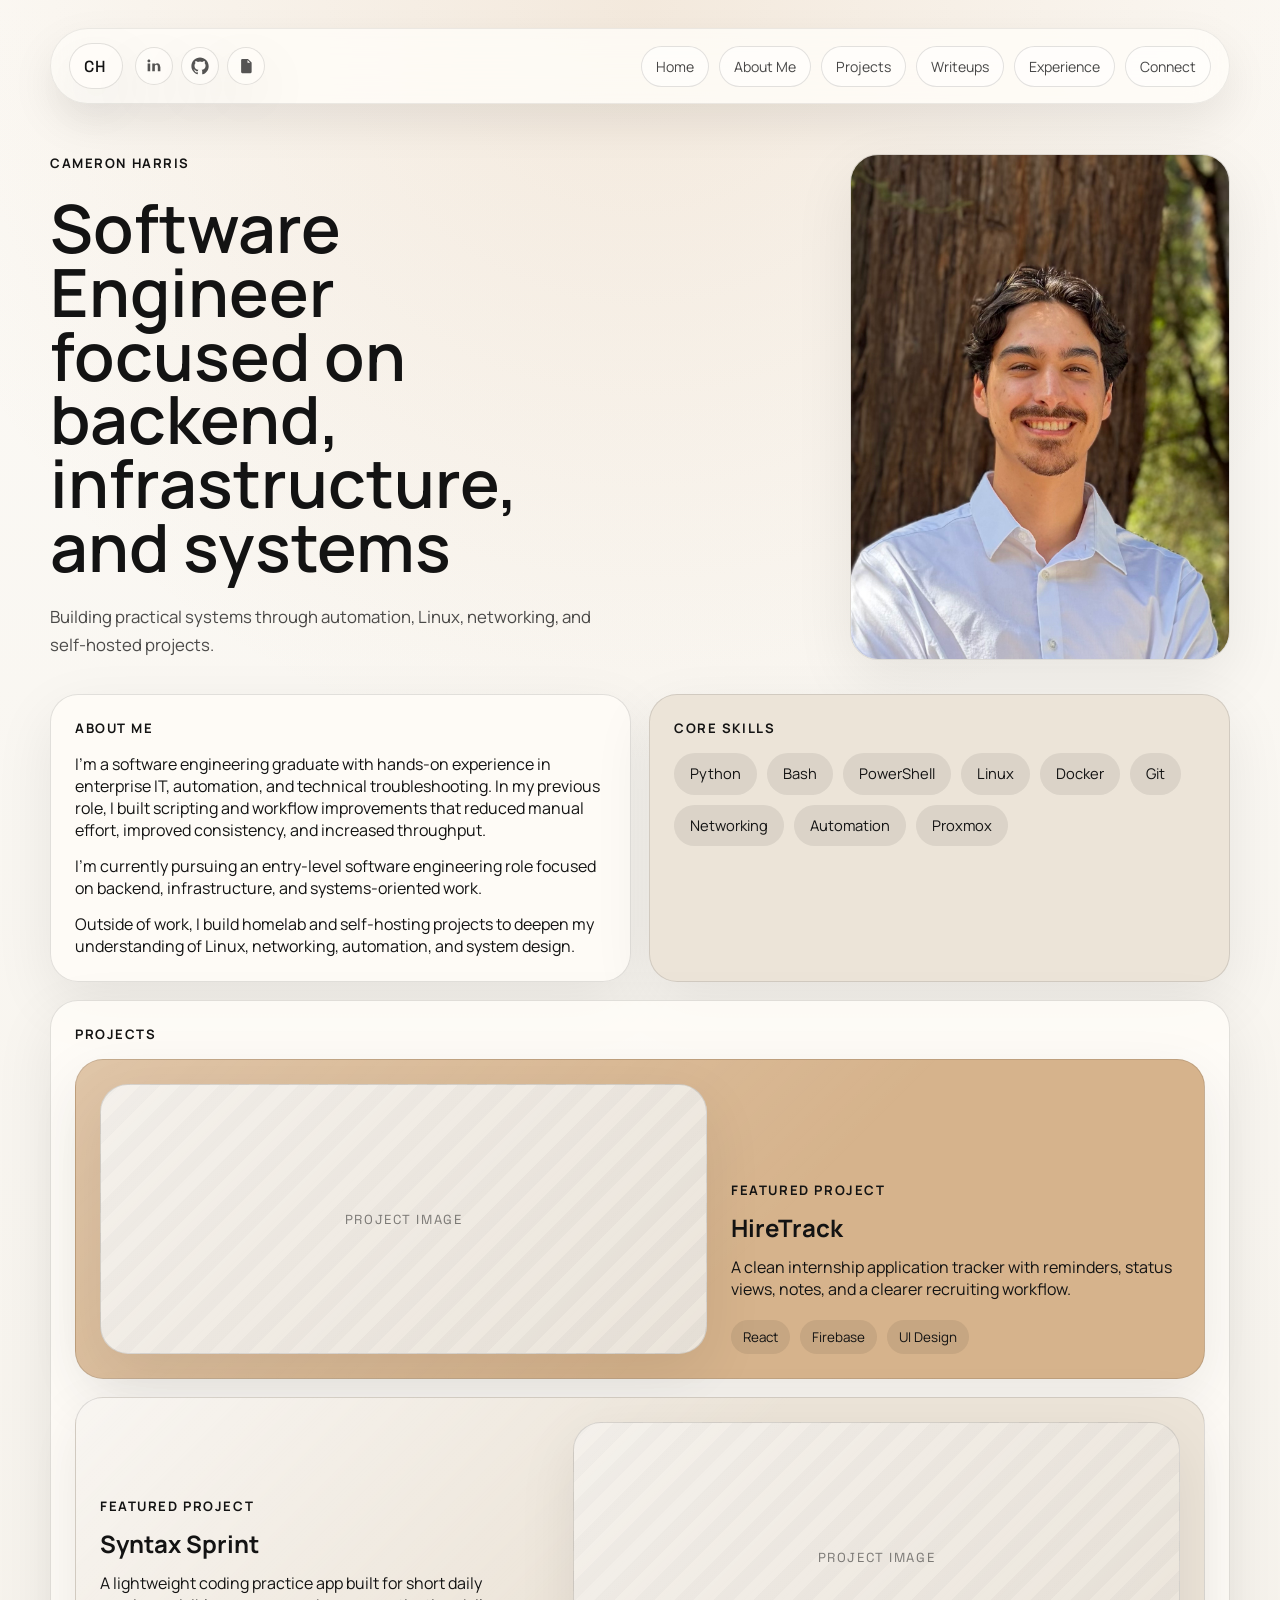
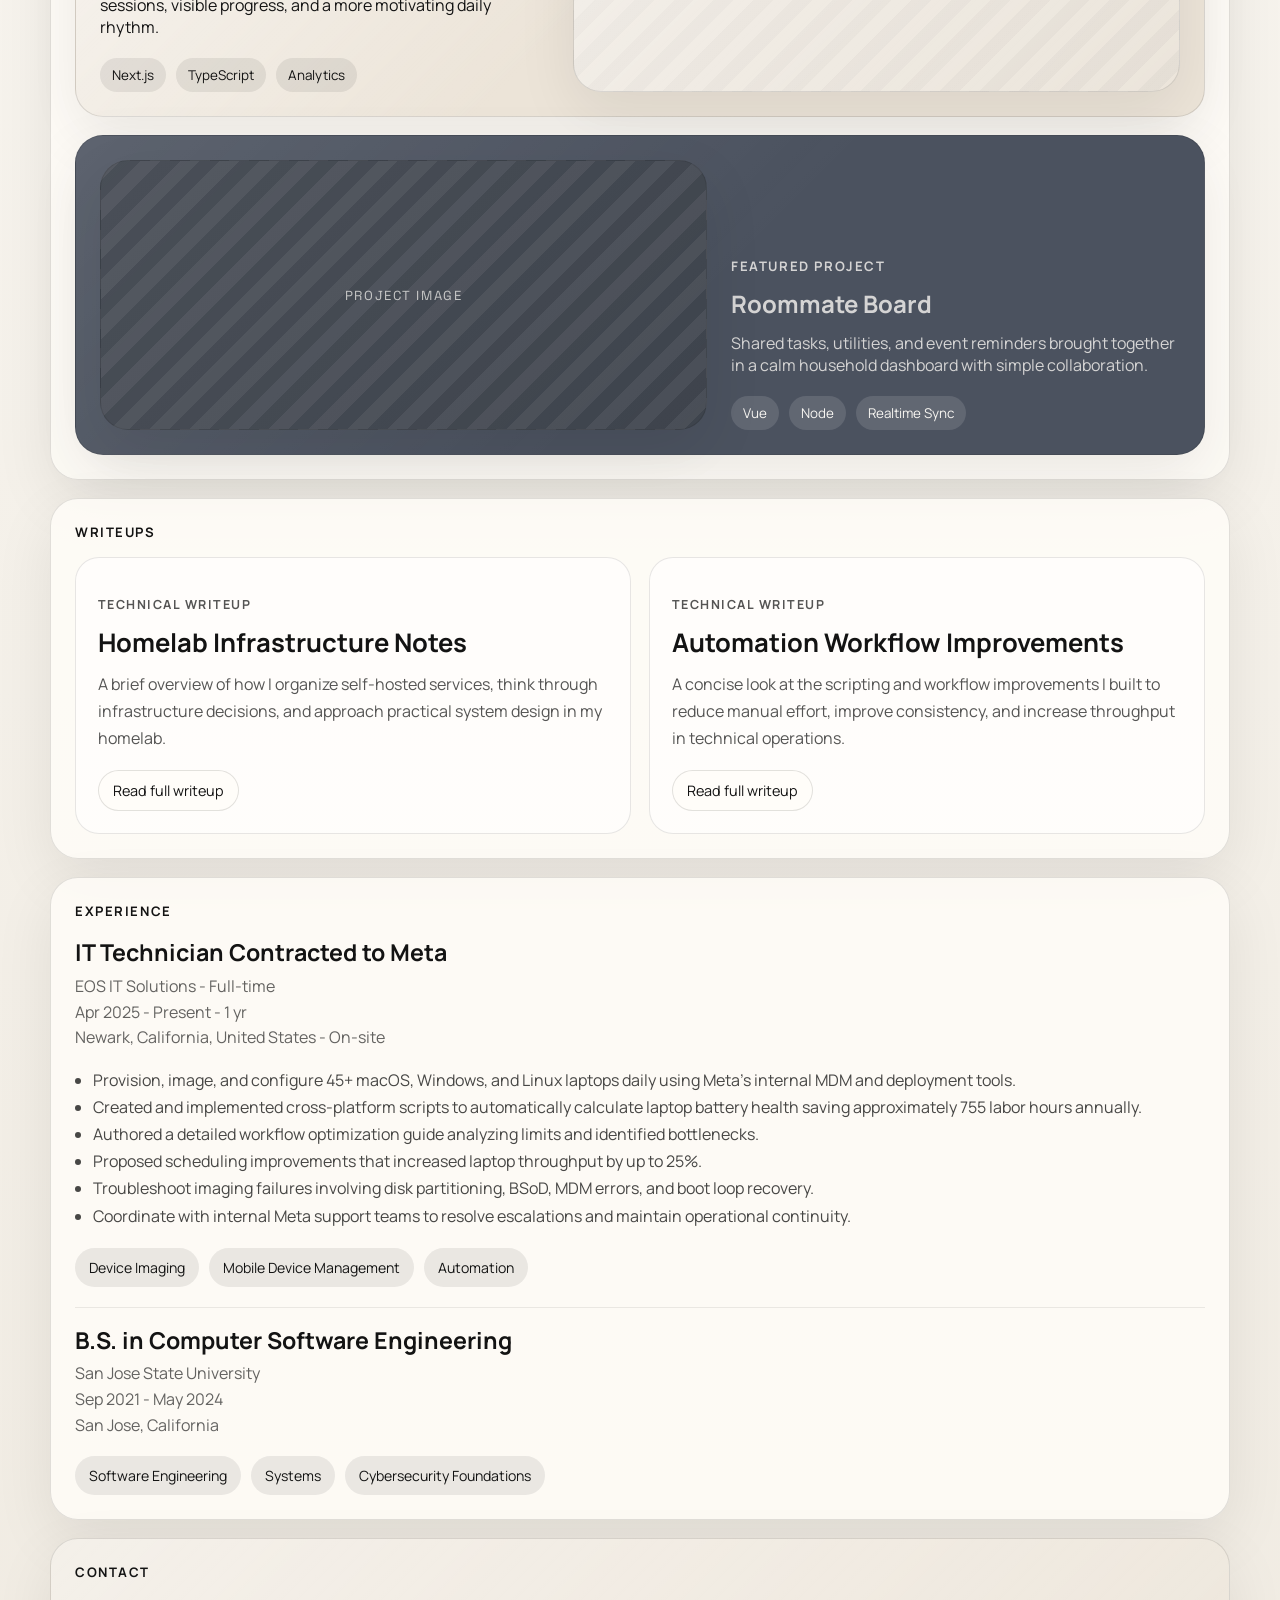
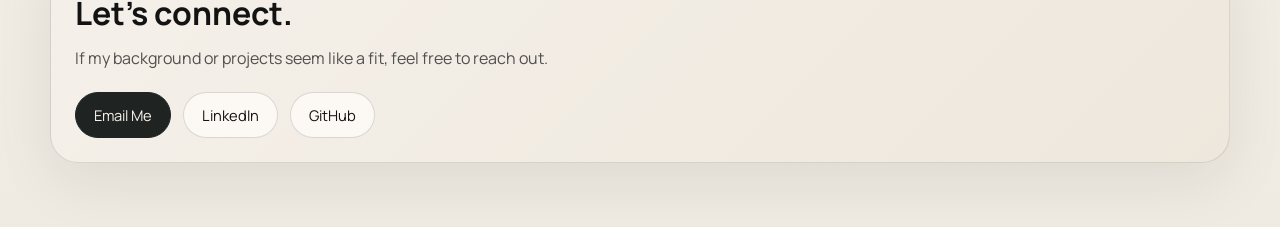
==== index.html @ 26bcf52e "Initial commit after prototyping with Codex" ====
<!DOCTYPE html>
<html lang="en">
<head>
  <meta charset="UTF-8">
  <meta name="viewport" content="width=device-width, initial-scale=1.0">
  <title>Cameron Harris</title>
  <link rel="icon" type="image/svg+xml" href="favicon.svg">
  <link rel="preconnect" href="https://fonts.googleapis.com">
  <link rel="preconnect" href="https://fonts.gstatic.com" crossorigin>
  <link href="https://fonts.googleapis.com/css2?family=Cormorant+Garamond:wght@500;600&family=DM+Sans:wght@400;500;700&family=Manrope:wght@400;500;600;700&family=Space+Grotesk:wght@400;500;700&display=swap" rel="stylesheet">
  <link rel="stylesheet" href="styles.css">
</head>
<body class="theme-gallery">
  <main class="page-shell" id="top">
    <nav class="topbar topbar-sticky">
      <div class="brand-lockup">
        <span class="brand brand-logo" aria-label="CH logo">CH</span>
        <div class="brand-socials" aria-label="Social links">
          <a class="brand-social icon-linkedin" href="https://www.linkedin.com/in/cameron-harris-937b9617b/" target="_blank" rel="noreferrer noopener" aria-label="LinkedIn">
            <svg viewBox="0 0 24 24" aria-hidden="true">
              <path d="M6.94 8.5V19H3.5V8.5h3.44ZM7.16 5.26c0 1.01-.76 1.82-1.94 1.82h-.02c-1.13 0-1.9-.81-1.9-1.82 0-1.03.79-1.82 1.94-1.82s1.89.79 1.92 1.82ZM20.5 12.58V19h-3.43v-6.02c0-1.51-.54-2.54-1.89-2.54-1.03 0-1.64.69-1.91 1.36-.1.24-.12.57-.12.91V19H9.71s.04-9.76 0-10.5h3.44v1.49c.46-.71 1.27-1.71 3.09-1.71 2.25 0 3.94 1.47 3.94 4.63Z"/>
            </svg>
          </a>
          <a class="brand-social icon-github" href="https://github.com/Cameron831" target="_blank" rel="noreferrer noopener" aria-label="GitHub">
            <svg viewBox="0 0 24 24" aria-hidden="true">
              <path d="M12 .5C5.65.5.5 5.66.5 12.02c0 5.09 3.29 9.4 7.86 10.93.57.11.78-.25.78-.55 0-.27-.01-.99-.02-1.95-3.2.7-3.88-1.54-3.88-1.54-.52-1.33-1.28-1.68-1.28-1.68-1.05-.72.08-.71.08-.71 1.16.08 1.77 1.2 1.77 1.2 1.03 1.77 2.7 1.26 3.36.97.1-.75.4-1.26.73-1.55-2.55-.29-5.23-1.28-5.23-5.68 0-1.25.45-2.27 1.19-3.07-.12-.29-.52-1.46.11-3.04 0 0 .97-.31 3.19 1.17a11.1 11.1 0 0 1 5.8 0c2.21-1.48 3.18-1.17 3.18-1.17.64 1.58.24 2.75.12 3.04.74.8 1.18 1.82 1.18 3.07 0 4.41-2.68 5.38-5.24 5.67.41.36.78 1.08.78 2.18 0 1.58-.02 2.85-.02 3.24 0 .3.2.67.79.55 4.56-1.53 7.84-5.84 7.84-10.93C23.5 5.66 18.35.5 12 .5Z"/>
            </svg>
          </a>
          <a class="brand-social icon-resume" href="resume.pdf" aria-label="Resume">
            <svg viewBox="0 0 24 24" aria-hidden="true">
              <path d="M7 2.5h7.59L19.5 7.41V20a1.5 1.5 0 0 1-1.5 1.5H7A1.5 1.5 0 0 1 5.5 20V4A1.5 1.5 0 0 1 7 2.5Zm7 1.5v3.5h3.5L14 4Zm-5 8h6v1.5H9V12Zm0 3h6v1.5H9V15Zm0-6h3.5v1.5H9V9Z"/>
            </svg>
          </a>
        </div>
      </div>
      <div class="topbar-actions">
        <a class="topbar-button" href="#top">Home</a>
        <a class="topbar-button" href="#about-me">About Me</a>
        <a class="topbar-button" href="#projects">Projects</a>
        <a class="topbar-button" href="#writeups">Writeups</a>
        <a class="topbar-button" href="#experience">Experience</a>
        <a class="topbar-button" href="#contact">Connect</a>
      </div>
    </nav>

    <section class="hero hero-gallery hero-gallery-deep">
      <div class="hero-gallery-copy">
        <p class="eyebrow">Cameron Harris</p>
        <h1>Software Engineer focused on backend, infrastructure, and systems</h1>
        <p class="hero-note hero-gallery-text">
          Building practical systems through automation, Linux, networking, and self-hosted projects.
        </p>
      </div>
      <div class="hero-headshot">
        <img class="hero-headshot-image" src="2026-portrait.png" alt="Portrait of Cameron Harris">
      </div>
    </section>

    <section class="gallery-intro-grid" id="about-me">
      <article class="intro-panel">
        <p class="section-label">About Me</p>
        <div class="about-copy">
          <p>
            I'm a software engineering graduate with hands-on experience in enterprise IT, automation, and technical troubleshooting. In my previous role, I built scripting and workflow improvements that reduced manual effort, improved consistency, and increased throughput.
          </p>
          <p>
            I'm currently pursuing an entry-level software engineering role focused on backend, infrastructure, and systems-oriented work.
          </p>
          <p>
            Outside of work, I build homelab and self-hosting projects to deepen my understanding of Linux, networking, automation, and system design.
          </p>
        </div>
      </article>

      <article class="intro-panel intro-panel-alt">
        <p class="section-label">Core Skills</p>
        <div class="skills-cloud">
          <span>Python</span>
          <span>Bash</span>
          <span>PowerShell</span>
          <span>Linux</span>
          <span>Docker</span>
          <span>Git</span>
          <span>Networking</span>
          <span>Automation</span>
          <span>Proxmox</span>
        </div>
      </article>
    </section>

    <section class="projects-section" id="projects">
      <article class="projects-panel">
        <p class="section-label">Projects</p>
        <div class="gallery-projects">
          <article class="project-showcase tile-amber">
            <div class="project-media">
              <div class="image-placeholder">
                <span>Project Image</span>
              </div>
            </div>
            <div class="tile-content">
              <p class="section-label">Featured Project</p>
              <h2>HireTrack</h2>
              <p>A clean internship application tracker with reminders, status views, notes, and a clearer recruiting workflow.</p>
              <div class="project-meta">
                <span>React</span>
                <span>Firebase</span>
                <span>UI Design</span>
              </div>
            </div>
          </article>

          <article class="project-showcase reversed tile-ivory">
            <div class="project-media">
              <div class="image-placeholder">
                <span>Project Image</span>
              </div>
            </div>
            <div class="tile-content">
              <p class="section-label">Featured Project</p>
              <h2>Syntax Sprint</h2>
              <p>A lightweight coding practice app built for short daily sessions, visible progress, and a more motivating daily rhythm.</p>
              <div class="project-meta">
                <span>Next.js</span>
                <span>TypeScript</span>
                <span>Analytics</span>
              </div>
            </div>
          </article>

          <article class="project-showcase tile-slate">
            <div class="project-media">
              <div class="image-placeholder dark">
                <span>Project Image</span>
              </div>
            </div>
            <div class="tile-content">
              <p class="section-label">Featured Project</p>
              <h2>Roommate Board</h2>
              <p>Shared tasks, utilities, and event reminders brought together in a calm household dashboard with simple collaboration.</p>
              <div class="project-meta light">
                <span>Vue</span>
                <span>Node</span>
                <span>Realtime Sync</span>
              </div>
            </div>
          </article>
        </div>
      </article>
    </section>

    <section class="writeups-section" id="writeups">
      <article class="writeups-panel">
        <p class="section-label">Writeups</p>
        <div class="writeups-grid">
          <article class="writeup-card">
            <p class="writeup-label">Technical Writeup</p>
            <h2>Homelab Infrastructure Notes</h2>
            <p>
              A brief overview of how I organize self-hosted services, think through infrastructure decisions, and approach practical system design in my homelab.
            </p>
            <a class="writeup-link" href="writeups/homelab-infrastructure.html">Read full writeup</a>
          </article>

          <article class="writeup-card">
            <p class="writeup-label">Technical Writeup</p>
            <h2>Automation Workflow Improvements</h2>
            <p>
              A concise look at the scripting and workflow improvements I built to reduce manual effort, improve consistency, and increase throughput in technical operations.
            </p>
            <a class="writeup-link" href="writeups/automation-workflows.html">Read full writeup</a>
          </article>
        </div>
      </article>
    </section>

    <section class="experience-section" id="experience">
      <article class="experience-panel">
        <p class="section-label">Experience</p>

        <div class="experience-list">
          <article class="experience-item">
            <div class="experience-header">
              <div>
                <h2>IT Technician Contracted to Meta</h2>
                <p class="experience-meta">EOS IT Solutions - Full-time</p>
                <p class="experience-meta">Apr 2025 - Present - 1 yr</p>
                <p class="experience-meta">Newark, California, United States - On-site</p>
              </div>
            </div>
            <ul class="experience-bullets">
              <li>Provision, image, and configure 45+ macOS, Windows, and Linux laptops daily using Meta's internal MDM and deployment tools.</li>
              <li>Created and implemented cross-platform scripts to automatically calculate laptop battery health saving approximately 755 labor hours annually.</li>
              <li>Authored a detailed workflow optimization guide analyzing limits and identified bottlenecks.</li>
              <li>Proposed scheduling improvements that increased laptop throughput by up to 25%.</li>
              <li>Troubleshoot imaging failures involving disk partitioning, BSoD, MDM errors, and boot loop recovery.</li>
              <li>Coordinate with internal Meta support teams to resolve escalations and maintain operational continuity.</li>
            </ul>
            <div class="experience-tags">
              <span>Device Imaging</span>
              <span>Mobile Device Management</span>
              <span>Automation</span>
            </div>
          </article>

          <article class="experience-item">
            <div class="experience-header">
              <div>
                <h2>B.S. in Computer Software Engineering</h2>
                <p class="experience-meta">San Jose State University</p>
                <p class="experience-meta">Sep 2021 - May 2024</p>
                <p class="experience-meta">San Jose, California</p>
              </div>
            </div>
            <div class="experience-tags">
              <span>Software Engineering</span>
              <span>Systems</span>
              <span>Cybersecurity Foundations</span>
            </div>
          </article>
        </div>
      </article>
    </section>

    <section class="contact-section" id="contact">
      <article class="contact-panel">
        <p class="section-label">Contact</p>
        <h2>Let's connect.</h2>
        <p class="contact-copy">
          If my background or projects seem like a fit, feel free to reach out.
        </p>
        <div class="contact-actions">
          <a class="contact-link primary" href="mailto:me@cameronharris.dev">Email Me</a>
          <a class="contact-link" href="https://www.linkedin.com/in/cameron-harris-937b9617b/" target="_blank" rel="noreferrer noopener">LinkedIn</a>
          <a class="contact-link" href="https://github.com/Cameron831" target="_blank" rel="noreferrer noopener">GitHub</a>
        </div>
      </article>
    </section>
  </main>
</body>
</html>
---- styles.css ----
:root {
  --cream: #f7f3ec;
  --paper: #fffdf8;
  --sand: #eadfce;
  --olive: #7b8369;
  --ink: #131313;
  --charcoal: #272727;
  --mist: #dce3df;
  --stone: #d3cec5;
  --slate: #32363d;
  --amber: #c69058;
  --line: rgba(19, 19, 19, 0.12);
  --shadow: 0 20px 60px rgba(19, 19, 19, 0.08);
}

* {
  box-sizing: border-box;
}

html {
  scroll-behavior: smooth;
  scroll-padding-top: 110px;
}

body {
  margin: 0;
  min-height: 100vh;
  color: var(--ink);
  background: linear-gradient(180deg, #f9f6f1 0%, #f2ede6 100%);
  font-family: "Manrope", sans-serif;
}

a {
  color: inherit;
  text-decoration: none;
}

p,
h1,
h2,
h3,
ul {
  margin: 0;
}

.gallery-page {
  background:
    radial-gradient(circle at top left, rgba(198, 144, 88, 0.18), transparent 28%),
    linear-gradient(180deg, #fbf8f3 0%, #efe8de 100%);
}

.gallery-shell,
.page-shell {
  width: min(1180px, calc(100% - 40px));
  margin: 0 auto;
  padding: 28px 0 64px;
}

.gallery-hero,
.hero,
.terminal-frame,
.split-left,
.split-right,
.editorial-grid article,
.soft-card,
.mono-panel,
.mono-stack,
.project-tile {
  animation: rise 700ms ease both;
}

.gallery-hero {
  padding: 48px 0 32px;
}

.eyebrow,
.section-label {
  letter-spacing: 0.12em;
  text-transform: uppercase;
  font-size: 0.82rem;
  font-weight: 700;
}

.gallery-hero h1,
.hero h1,
.split-left h1,
.terminal-copy h1 {
  font-size: clamp(2.35rem, 5.2vw, 4.8rem);
  line-height: 0.96;
  font-weight: 600;
  max-width: 11ch;
}

.gallery-copy,
.hero-note,
.split-left p,
.terminal-copy p,
.soft-intro p {
  max-width: 38rem;
  color: rgba(19, 19, 19, 0.76);
  font-size: 1.05rem;
  line-height: 1.7;
}

.gallery-grid {
  display: grid;
  grid-template-columns: repeat(auto-fit, minmax(220px, 1fr));
  gap: 18px;
}

.gallery-card {
  min-height: 220px;
  padding: 24px;
  border: 1px solid var(--line);
  border-radius: 28px;
  background: rgba(255, 253, 248, 0.82);
  box-shadow: var(--shadow);
  transition: transform 180ms ease, border-color 180ms ease;
}

.gallery-card:hover {
  transform: translateY(-6px);
  border-color: rgba(19, 19, 19, 0.28);
}

.gallery-number {
  display: inline-block;
  margin-bottom: 42px;
  font-size: 0.92rem;
  color: rgba(19, 19, 19, 0.55);
}

.gallery-card h2,
.feature-card h2,
.soft-card h2,
.mono-panel h2,
.split-project h2,
.project-tile h2 {
  font-size: 1.9rem;
  line-height: 1.05;
  margin-bottom: 12px;
}

.gallery-card p,
.feature-card p,
.mini-card p,
.soft-card p,
.mono-panel p,
.split-project p,
.project-tile p {
  line-height: 1.65;
  color: rgba(19, 19, 19, 0.72);
}

.topbar {
  display: flex;
  align-items: center;
  justify-content: space-between;
  gap: 18px;
  padding: 12px 0 28px;
}

.topbar-sticky {
  position: sticky;
  top: 12px;
  z-index: 20;
  padding: 14px 18px;
  margin-bottom: 24px;
  border: 1px solid rgba(19, 19, 19, 0.08);
  border-radius: 999px;
  background: rgba(255, 253, 248, 0.82);
  backdrop-filter: blur(18px);
  box-shadow: 0 18px 45px rgba(19, 19, 19, 0.08);
}

.brand,
.topbar-links,
.mono-meta,
.mono-stack ul {
  font-family: "Space Grotesk", sans-serif;
}

.brand-lockup {
  display: flex;
  align-items: center;
  gap: 12px;
}

.brand {
  font-size: 0.95rem;
  font-weight: 500;
}

.brand-logo,
.brand-social {
  display: inline-flex;
  align-items: center;
  justify-content: center;
  width: 42px;
  height: 42px;
  border-radius: 999px;
  border: 1px solid rgba(19, 19, 19, 0.12);
  background: rgba(255, 253, 248, 0.75);
  box-shadow: var(--shadow);
}

.brand-logo {
  min-width: 54px;
  height: 46px;
  padding: 0 14px;
  font-size: 1rem;
  letter-spacing: 0.08em;
}

.brand-socials {
  display: flex;
  gap: 8px;
}

.brand-social {
  width: 38px;
  height: 38px;
  color: rgba(19, 19, 19, 0.72);
}

.brand-social svg {
  width: 18px;
  height: 18px;
  fill: currentColor;
}

.topbar-links {
  display: flex;
  gap: 18px;
  color: rgba(19, 19, 19, 0.6);
  font-size: 0.9rem;
}

.topbar-actions {
  display: flex;
  align-items: center;
  gap: 10px;
  flex-wrap: wrap;
  justify-content: flex-end;
}

.topbar-button {
  display: inline-flex;
  align-items: center;
  justify-content: center;
  padding: 10px 14px;
  border-radius: 999px;
  border: 1px solid rgba(19, 19, 19, 0.12);
  background: rgba(255, 255, 255, 0.55);
  font-size: 0.88rem;
  color: rgba(19, 19, 19, 0.78);
}

.hero {
  display: flex;
  justify-content: space-between;
  gap: 24px;
  padding: 26px 0 34px;
  align-items: end;
}

.hero-editorial h1,
.split-left h1 {
  font-family: "Cormorant Garamond", serif;
  font-weight: 600;
}

.editorial-grid {
  display: grid;
  grid-template-columns: 1.4fr 1fr 0.9fr;
  gap: 18px;
}

.editorial-grid article,
.soft-card,
.mono-panel,
.mono-stack,
.split-project,
.project-tile,
.terminal-frame {
  border-radius: 28px;
  border: 1px solid var(--line);
  box-shadow: var(--shadow);
}

.statement-card,
.mini-card,
.feature-card {
  padding: 26px;
  background: rgba(255, 253, 248, 0.88);
}

.statement-card {
  min-height: 360px;
  display: flex;
  align-items: end;
  background:
    linear-gradient(180deg, rgba(255, 255, 255, 0.3), rgba(255, 255, 255, 0.8)),
    radial-gradient(circle at top left, rgba(123, 131, 105, 0.25), transparent 35%);
}

.large-quote {
  font-family: "Cormorant Garamond", serif;
  font-size: clamp(2rem, 3vw, 3.25rem);
  line-height: 1.02;
  max-width: 10ch;
}

.warm-panel {
  background: #efe6d8;
}

.dark-panel {
  background: #1f2321;
  color: #f7f1e6;
}

.dark-panel p,
.dark-panel a {
  color: rgba(247, 241, 230, 0.8);
}

.tag-row {
  display: flex;
  flex-wrap: wrap;
  gap: 10px;
  padding: 0;
  list-style: none;
  margin-top: 18px;
}

.tag-row li {
  padding: 8px 12px;
  border-radius: 999px;
  background: rgba(19, 19, 19, 0.06);
  font-size: 0.86rem;
}

.theme-soft {
  background:
    radial-gradient(circle at top right, rgba(123, 131, 105, 0.18), transparent 26%),
    linear-gradient(180deg, #fcfaf6 0%, #efebe3 100%);
}

.hero-soft {
  align-items: center;
}

.soft-intro h1 {
  max-width: 11ch;
}

.soft-orbit {
  width: min(36vw, 340px);
  aspect-ratio: 1;
  display: grid;
  place-items: center;
  border-radius: 50%;
  background:
    radial-gradient(circle, rgba(255, 255, 255, 0.68) 0%, rgba(255, 255, 255, 0.2) 48%, transparent 49%),
    conic-gradient(from 220deg, rgba(198, 144, 88, 0.18), rgba(123, 131, 105, 0.4), rgba(220, 227, 223, 0.65), rgba(198, 144, 88, 0.18));
}

.orbit-core {
  width: 68%;
  aspect-ratio: 1;
  border-radius: 50%;
  display: grid;
  place-items: center;
  text-align: center;
  padding: 24px;
  background: rgba(255, 252, 246, 0.9);
  border: 1px solid rgba(19, 19, 19, 0.08);
}

.orbit-core span {
  font-size: 0.75rem;
  text-transform: uppercase;
  letter-spacing: 0.12em;
  color: rgba(19, 19, 19, 0.55);
}

.orbit-core strong {
  font-size: 1.35rem;
  line-height: 1.2;
  font-weight: 600;
}

.soft-project-grid {
  display: grid;
  grid-template-columns: repeat(3, 1fr);
  gap: 18px;
}

.soft-card {
  min-height: 260px;
  padding: 24px;
}

.accent-sand {
  background: #efe3d1;
}

.accent-mist {
  background: #e2e7e2;
}

.accent-ink {
  background: #e8e4de;
}

.theme-mono {
  background:
    radial-gradient(circle at top left, rgba(188, 205, 196, 0.1), transparent 20%),
    #f4f5f3;
  color: #131614;
}

.mono-topbar,
.terminal-copy,
.mono-stack,
.mono-meta {
  font-family: "Space Grotesk", sans-serif;
}

.terminal-frame {
  background: #101311;
  color: #eef2ec;
  overflow: hidden;
}

.terminal-bar {
  display: flex;
  gap: 10px;
  padding: 18px 20px 0;
}

.terminal-bar span {
  width: 11px;
  height: 11px;
  border-radius: 50%;
  background: rgba(255, 255, 255, 0.3);
}

.terminal-copy {
  padding: 28px 24px 32px;
}

.terminal-copy p {
  color: rgba(238, 242, 236, 0.72);
}

.mono-layout {
  display: grid;
  grid-template-columns: 1.35fr 0.9fr;
  gap: 18px;
  margin-top: 18px;
}

.mono-panel,
.mono-stack {
  padding: 24px;
  background: rgba(255, 255, 255, 0.64);
}

.mono-panel.subtle {
  grid-column: 1 / -1;
}

.mono-meta {
  display: flex;
  gap: 12px;
  margin-top: 18px;
  flex-wrap: wrap;
  color: rgba(19, 22, 20, 0.56);
  font-size: 0.9rem;
}

.mono-stack ul {
  padding-left: 18px;
  margin-top: 14px;
  color: rgba(19, 22, 20, 0.74);
}

.theme-split {
  background: linear-gradient(90deg, #f3ecdf 0%, #f3ecdf 45%, #1f2421 45%, #1f2421 100%);
}

.split-shell {
  min-height: 100vh;
  display: grid;
  grid-template-columns: 1fr 1fr;
}

.split-left,
.split-right {
  padding: 48px min(5vw, 48px);
}

.split-left {
  display: flex;
  flex-direction: column;
  justify-content: center;
  gap: 24px;
}

.ghost-link {
  display: inline-flex;
  width: fit-content;
  padding: 12px 16px;
  border: 1px solid rgba(19, 19, 19, 0.18);
  border-radius: 999px;
}

.split-right {
  display: flex;
  flex-direction: column;
  justify-content: center;
  gap: 18px;
  color: #f5f0e6;
}

.split-project {
  padding: 28px;
  background: rgba(255, 255, 255, 0.04);
  border-color: rgba(255, 255, 255, 0.1);
}

.split-project p,
.split-project .section-label {
  color: rgba(245, 240, 230, 0.78);
}

.project-stat {
  display: flex;
  justify-content: space-between;
  gap: 18px;
  padding-top: 24px;
  margin-top: 20px;
  border-top: 1px solid rgba(255, 255, 255, 0.12);
}

.secondary {
  background: rgba(255, 255, 255, 0.02);
}

.theme-gallery {
  background:
    radial-gradient(circle at top center, rgba(198, 144, 88, 0.16), transparent 22%),
    linear-gradient(180deg, #fcfaf6 0%, #f0ebe2 100%);
}

.hero-gallery-deep {
  align-items: stretch;
  gap: 32px;
}

.hero-gallery-copy {
  display: flex;
  flex-direction: column;
  justify-content: space-between;
  gap: 20px;
}

.hero-gallery h1 {
  max-width: 12ch;
}

.hero-gallery-text {
  max-width: 34rem;
}

.headshot-card,
.intro-panel,
.project-showcase,
.image-placeholder {
  border-radius: 28px;
  border: 1px solid var(--line);
  box-shadow: var(--shadow);
  animation: rise 700ms ease both;
}

.headshot-card {
  width: min(360px, 100%);
  padding: 18px;
  background: rgba(255, 253, 248, 0.84);
}

.hero-headshot {
  width: min(380px, 100%);
  flex-shrink: 0;
  animation: rise 700ms ease both;
}

.hero-headshot-image {
  display: block;
  width: 100%;
  min-height: 420px;
  border-radius: 28px;
  border: 1px solid var(--line);
  box-shadow: var(--shadow);
  object-fit: cover;
  object-position: center;
}

.image-placeholder {
  min-height: 280px;
  display: grid;
  place-items: center;
  background:
    linear-gradient(135deg, rgba(255, 255, 255, 0.55), rgba(255, 255, 255, 0.18)),
    repeating-linear-gradient(135deg, rgba(19, 19, 19, 0.04) 0, rgba(19, 19, 19, 0.04) 14px, transparent 14px, transparent 28px),
    #e7dfd3;
}

.image-placeholder.dark {
  background:
    linear-gradient(135deg, rgba(255, 255, 255, 0.08), rgba(255, 255, 255, 0.02)),
    repeating-linear-gradient(135deg, rgba(255, 255, 255, 0.06) 0, rgba(255, 255, 255, 0.06) 14px, transparent 14px, transparent 28px),
    #3a4049;
}

.image-placeholder span {
  font-family: "Space Grotesk", sans-serif;
  font-size: 0.82rem;
  letter-spacing: 0.12em;
  text-transform: uppercase;
  color: rgba(19, 19, 19, 0.52);
}

.image-placeholder.dark span {
  color: rgba(247, 245, 241, 0.72);
}

.hero-headshot .image-placeholder {
  min-height: 420px;
}

.gallery-intro-grid {
  display: grid;
  grid-template-columns: 1fr 1fr;
  gap: 18px;
  margin-bottom: 18px;
}

.intro-panel {
  min-height: 220px;
  padding: 24px;
  background: rgba(255, 253, 248, 0.78);
}

.about-copy {
  display: grid;
  gap: 14px;
  margin-top: 16px;
}

.skills-cloud {
  display: flex;
  flex-wrap: wrap;
  gap: 10px;
  margin-top: 16px;
}

.skills-cloud span {
  padding: 12px 16px;
  border-radius: 999px;
  background: rgba(19, 19, 19, 0.08);
  font-size: 0.92rem;
  line-height: 1.2;
}

.intro-panel-alt {
  background: #ece4d8;
}

.projects-section,
.writeups-section,
.experience-section {
  margin-top: 18px;
}

.projects-panel {
  padding: 24px;
  border-radius: 28px;
  border: 1px solid var(--line);
  background: rgba(255, 253, 248, 0.82);
  box-shadow: var(--shadow);
  animation: rise 700ms ease both;
}

.gallery-projects {
  display: grid;
  gap: 18px;
  margin-top: 16px;
}

.contact-section {
  margin-top: 18px;
}

.experience-panel {
  padding: 24px;
  border-radius: 28px;
  border: 1px solid var(--line);
  background: rgba(255, 253, 248, 0.82);
  box-shadow: var(--shadow);
  animation: rise 700ms ease both;
}

.experience-list {
  display: grid;
  gap: 20px;
  margin-top: 16px;
}

.experience-item {
  padding-top: 4px;
}

.experience-item + .experience-item {
  padding-top: 20px;
  border-top: 1px solid rgba(19, 19, 19, 0.08);
}

.experience-header h2 {
  font-size: 1.45rem;
  line-height: 1.1;
  margin-bottom: 8px;
}

.experience-meta {
  color: rgba(19, 19, 19, 0.66);
  line-height: 1.6;
}

.experience-bullets {
  margin: 16px 0 0;
  padding-left: 18px;
  color: rgba(19, 19, 19, 0.78);
  line-height: 1.7;
}

.experience-tags {
  display: flex;
  flex-wrap: wrap;
  gap: 10px;
  margin-top: 18px;
}

.experience-tags span {
  padding: 10px 14px;
  border-radius: 999px;
  background: rgba(19, 19, 19, 0.08);
  font-size: 0.88rem;
}

.writeups-panel {
  padding: 24px;
  border-radius: 28px;
  border: 1px solid var(--line);
  background: rgba(255, 253, 248, 0.82);
  box-shadow: var(--shadow);
  animation: rise 700ms ease both;
}

.writeups-grid {
  display: grid;
  grid-template-columns: repeat(2, minmax(0, 1fr));
  gap: 18px;
  margin-top: 16px;
}

.writeup-card {
  padding: 22px;
  border-radius: 24px;
  border: 1px solid rgba(19, 19, 19, 0.1);
  background: rgba(255, 255, 255, 0.56);
}

.writeup-label {
  font-size: 0.78rem;
  font-weight: 700;
  letter-spacing: 0.12em;
  text-transform: uppercase;
  color: rgba(19, 19, 19, 0.58);
}

.writeup-card h2 {
  margin-top: 14px;
  font-size: 1.6rem;
  line-height: 1.08;
}

.writeup-card p {
  margin-top: 14px;
  color: rgba(19, 19, 19, 0.72);
  line-height: 1.7;
}

.writeup-link {
  display: inline-flex;
  margin-top: 18px;
  padding: 10px 14px;
  border-radius: 999px;
  border: 1px solid rgba(19, 19, 19, 0.12);
  background: rgba(255, 253, 248, 0.8);
  font-size: 0.9rem;
}

.contact-panel {
  padding: 24px;
  border-radius: 28px;
  border: 1px solid var(--line);
  background:
    linear-gradient(135deg, rgba(255, 255, 255, 0.45), rgba(255, 255, 255, 0.12)),
    #ece4d8;
  box-shadow: var(--shadow);
  animation: rise 700ms ease both;
}

.contact-panel h2 {
  font-size: 2rem;
  line-height: 1.05;
  margin-top: 16px;
}

.contact-copy {
  max-width: 38rem;
  margin-top: 14px;
  color: rgba(19, 19, 19, 0.72);
  line-height: 1.7;
}

.contact-actions {
  display: flex;
  flex-wrap: wrap;
  gap: 12px;
  margin-top: 20px;
}

.contact-link {
  display: inline-flex;
  align-items: center;
  justify-content: center;
  padding: 12px 18px;
  border-radius: 999px;
  border: 1px solid rgba(19, 19, 19, 0.14);
  background: rgba(255, 253, 248, 0.72);
  font-size: 0.92rem;
}

.contact-link.primary {
  background: #1f2321;
  border-color: #1f2321;
  color: #f7f3ec;
}


.project-showcase {
  min-height: 320px;
  display: grid;
  grid-template-columns: 1.15fr 0.85fr;
  gap: 24px;
  padding: 24px;
}

.project-showcase.reversed {
  grid-template-columns: 0.85fr 1.15fr;
}

.project-showcase.reversed .project-media {
  order: 2;
}

.project-showcase.reversed .tile-content {
  order: 1;
}

.project-media {
  display: flex;
}

.project-media .image-placeholder {
  width: 100%;
  min-height: 100%;
}

.tile-content {
  max-width: 30rem;
  display: flex;
  flex-direction: column;
  justify-content: end;
  gap: 12px;
}

.project-meta {
  display: flex;
  flex-wrap: wrap;
  gap: 10px;
  margin-top: 8px;
}

.project-meta span {
  padding: 8px 12px;
  border-radius: 999px;
  background: rgba(19, 19, 19, 0.08);
  font-size: 0.84rem;
}

.project-meta.light span {
  background: rgba(255, 255, 255, 0.12);
  color: #f7f5f1;
}

.tile-amber {
  background:
    linear-gradient(135deg, rgba(255, 255, 255, 0.24), transparent 60%),
    #d6b38c;
}

.tile-ivory {
  background:
    linear-gradient(135deg, rgba(255, 255, 255, 0.65), transparent 50%),
    #ece4d8;
}

.tile-slate {
  background:
    linear-gradient(135deg, rgba(255, 255, 255, 0.1), transparent 55%),
    #4b525f;
  color: #f7f5f1;
}

.tile-slate p,
.tile-slate .section-label,
.tile-slate .tile-content {
  color: rgba(247, 245, 241, 0.8);
}

.theme-soft-studio {
  background:
    radial-gradient(circle at top left, rgba(198, 144, 88, 0.16), transparent 24%),
    radial-gradient(circle at top right, rgba(123, 131, 105, 0.18), transparent 22%),
    linear-gradient(180deg, #faf7f1 0%, #efebe3 100%);
}

.soft-studio-hero {
  display: grid;
  grid-template-columns: 1.3fr 0.8fr;
  gap: 18px;
  padding: 24px 0 18px;
}

.soft-studio-copy,
.soft-studio-aside,
.studio-feature,
.studio-sidebar,
.studio-card,
.edge-card,
.edge-badge,
.rams-block {
  animation: rise 700ms ease both;
}

.soft-studio-copy h1,
.edge-copy h1,
.rams-hero h1 {
  font-size: clamp(2.8rem, 6vw, 5.2rem);
  line-height: 0.96;
  max-width: 10ch;
}

.soft-studio-copy p,
.edge-copy p,
.rams-hero p {
  font-size: 1.02rem;
  line-height: 1.7;
  color: rgba(19, 19, 19, 0.72);
}

.soft-studio-aside {
  display: flex;
  align-items: end;
}

.signal-card {
  width: 100%;
  padding: 22px;
  border-radius: 28px;
  border: 1px solid var(--line);
  background: rgba(255, 253, 248, 0.78);
  box-shadow: var(--shadow);
}

.signal-dot {
  display: inline-block;
  width: 10px;
  height: 10px;
  margin-bottom: 18px;
  border-radius: 50%;
  background: #75806b;
}

.soft-studio-grid {
  display: grid;
  grid-template-columns: 1.2fr 0.8fr;
  gap: 18px;
}

.studio-feature,
.studio-sidebar,
.studio-card {
  padding: 24px;
  border-radius: 28px;
  border: 1px solid var(--line);
  box-shadow: var(--shadow);
}

.studio-feature {
  background: rgba(255, 252, 246, 0.86);
  min-height: 280px;
}

.studio-sidebar {
  background: #e2e7e1;
}

.studio-sidebar ul {
  margin-top: 16px;
  padding-left: 18px;
  line-height: 1.9;
  color: rgba(19, 19, 19, 0.72);
}

.studio-tags {
  display: flex;
  gap: 10px;
  flex-wrap: wrap;
  margin-top: 18px;
}

.studio-tags span {
  padding: 8px 12px;
  border-radius: 999px;
  background: rgba(19, 19, 19, 0.06);
  font-size: 0.84rem;
}

.studio-card.muted {
  background: #eee3d2;
}

.studio-card.dark {
  background: #242826;
  color: #f6f1e8;
}

.studio-card.dark p,
.studio-card.dark .section-label {
  color: rgba(246, 241, 232, 0.78);
}

.theme-night-edge {
  background:
    radial-gradient(circle at top right, rgba(197, 207, 255, 0.12), transparent 18%),
    linear-gradient(180deg, #111317 0%, #1a1e23 100%);
  color: #eef0f2;
}

.edge-topbar .topbar-links,
.theme-night-edge .brand,
.theme-night-edge .section-label,
.theme-night-edge p {
  color: rgba(238, 240, 242, 0.76);
}

.edge-hero {
  display: flex;
  justify-content: space-between;
  align-items: end;
  gap: 24px;
  padding: 26px 0 30px;
}

.edge-copy p {
  color: rgba(238, 240, 242, 0.74);
  max-width: 38rem;
}

.edge-badge {
  min-width: 180px;
  padding: 22px;
  border-radius: 28px;
  border: 1px solid rgba(255, 255, 255, 0.1);
  background: rgba(255, 255, 255, 0.04);
  box-shadow: 0 18px 50px rgba(0, 0, 0, 0.32);
}

.edge-badge span {
  display: block;
  margin-bottom: 12px;
  font-size: 0.74rem;
  text-transform: uppercase;
  letter-spacing: 0.12em;
}

.edge-badge strong {
  font-size: 3.6rem;
  line-height: 1;
  color: #f7f7f5;
}

.edge-grid {
  display: grid;
  grid-template-columns: 1.3fr 0.8fr;
  gap: 18px;
}

.edge-card {
  padding: 24px;
  border-radius: 28px;
  border: 1px solid rgba(255, 255, 255, 0.1);
  background: linear-gradient(180deg, rgba(255, 255, 255, 0.045), rgba(255, 255, 255, 0.02));
  box-shadow: 0 18px 50px rgba(0, 0, 0, 0.32);
}

.edge-main {
  min-height: 280px;
}

.edge-list ul {
  margin-top: 16px;
  padding-left: 18px;
  line-height: 1.9;
}

.theme-rams-owens {
  background: linear-gradient(180deg, #f4f1ea 0%, #e8e2d7 100%);
  color: #161616;
}

.rams-shell {
  width: min(1180px, calc(100% - 48px));
  margin: 0 auto;
  padding: 28px 0 72px;
}

.rams-header {
  display: flex;
  justify-content: space-between;
  align-items: center;
  padding-bottom: 44px;
}

.rams-mark {
  font-family: "Space Grotesk", sans-serif;
  font-size: 0.86rem;
  letter-spacing: 0.14em;
}

.rams-hero {
  display: grid;
  grid-template-columns: 1fr 1fr;
  gap: 18px;
  padding-bottom: 34px;
}

.rams-grid {
  display: grid;
  grid-template-columns: 1fr 1fr 0.9fr;
  gap: 18px;
}

.rams-block {
  min-height: 280px;
  padding: 24px;
  border-radius: 0;
  border: 1px solid rgba(22, 22, 22, 0.14);
}

.rams-block.pale {
  background: rgba(255, 253, 248, 0.72);
}

.rams-block.dark {
  background: #1d1d1b;
  color: #f2eee7;
  border-color: rgba(29, 29, 27, 0.8);
}

.rams-block.dark p,
.rams-block.dark .section-label {
  color: rgba(242, 238, 231, 0.76);
}

.rams-block.line {
  background:
    linear-gradient(180deg, rgba(255, 255, 255, 0.3), rgba(255, 255, 255, 0.1)),
    repeating-linear-gradient(180deg, transparent 0, transparent 24px, rgba(22, 22, 22, 0.06) 24px, rgba(22, 22, 22, 0.06) 25px);
}

@keyframes rise {
  from {
    opacity: 0;
    transform: translateY(20px);
  }

  to {
    opacity: 1;
    transform: translateY(0);
  }
}

@media (max-width: 980px) {
  .hero,
  .hero-soft,
  .split-shell,
  .editorial-grid,
  .soft-project-grid,
  .mono-layout,
  .soft-studio-hero,
  .soft-studio-grid,
  .edge-grid,
  .rams-hero,
  .rams-grid,
  .gallery-intro-grid,
  .writeups-grid,
  .project-showcase,
  .project-showcase.reversed {
    grid-template-columns: 1fr;
    flex-direction: column;
  }

  .split-shell {
    display: block;
  }

  .theme-split {
    background: linear-gradient(180deg, #f3ecdf 0%, #f3ecdf 50%, #1f2421 50%, #1f2421 100%);
  }

  .split-left,
  .split-right {
    min-height: auto;
  }

  .soft-orbit {
    width: min(72vw, 320px);
  }

  .edge-hero {
    flex-direction: column;
    align-items: flex-start;
  }

  .project-showcase.reversed .project-media,
  .project-showcase.reversed .tile-content {
    order: initial;
  }
}

@media (max-width: 640px) {
  .gallery-shell,
  .page-shell {
    width: min(100% - 24px, 1180px);
    padding-top: 18px;
  }

  .topbar {
    flex-direction: column;
    align-items: flex-start;
  }

  .topbar-sticky {
    border-radius: 28px;
  }

  .gallery-card,
  .statement-card,
  .feature-card,
  .mini-card,
  .soft-card,
  .mono-panel,
  .mono-stack,
  .split-project,
  .project-tile,
  .headshot-card,
  .intro-panel,
  .projects-panel,
  .writeups-panel,
  .experience-panel,
  .contact-panel,
  .project-showcase,
  .image-placeholder,
  .hero-headshot-image {
    border-radius: 22px;
  }

  .gallery-hero h1,
  .hero h1,
  .split-left h1,
  .terminal-copy h1,
  .soft-studio-copy h1,
  .edge-copy h1,
  .rams-hero h1 {
    font-size: clamp(2.3rem, 12vw, 4rem);
  }

  .topbar-actions {
    width: 100%;
  }

  .topbar-button {
    flex: 1 1 160px;
  }

}
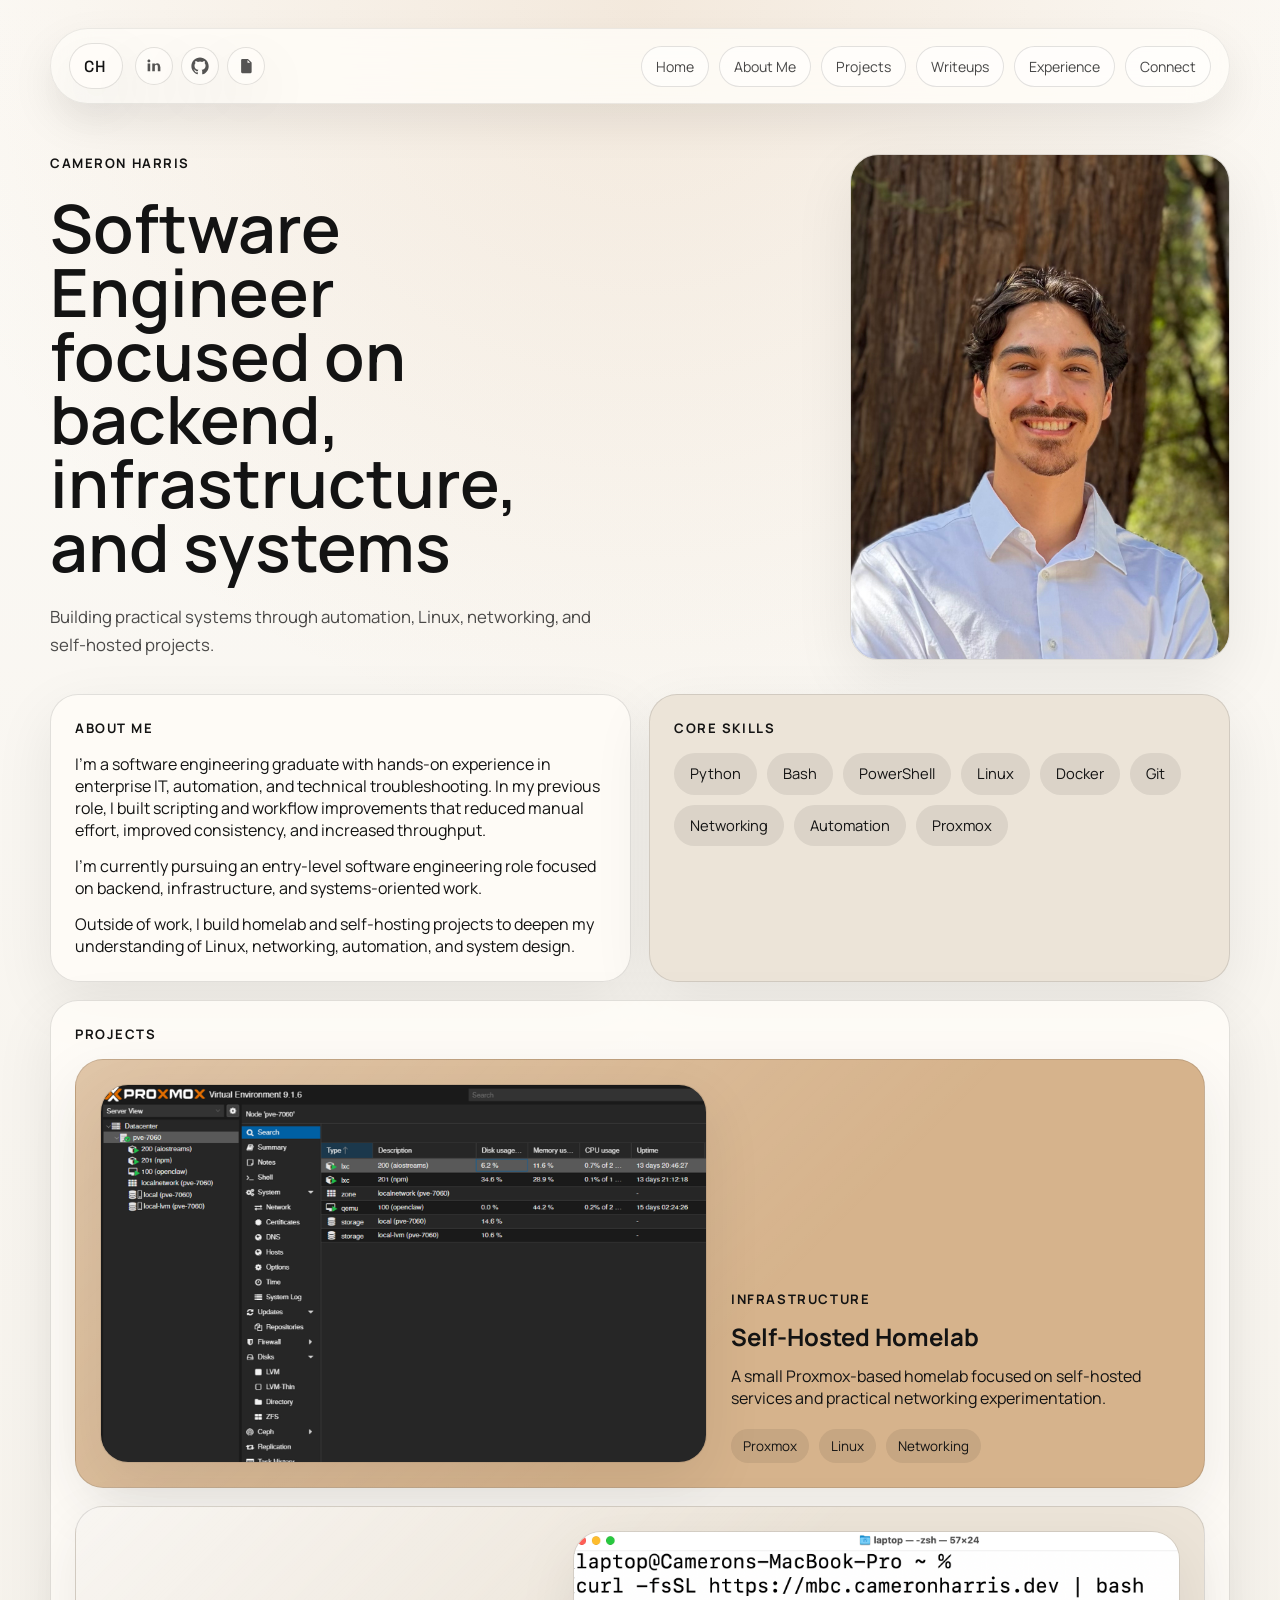
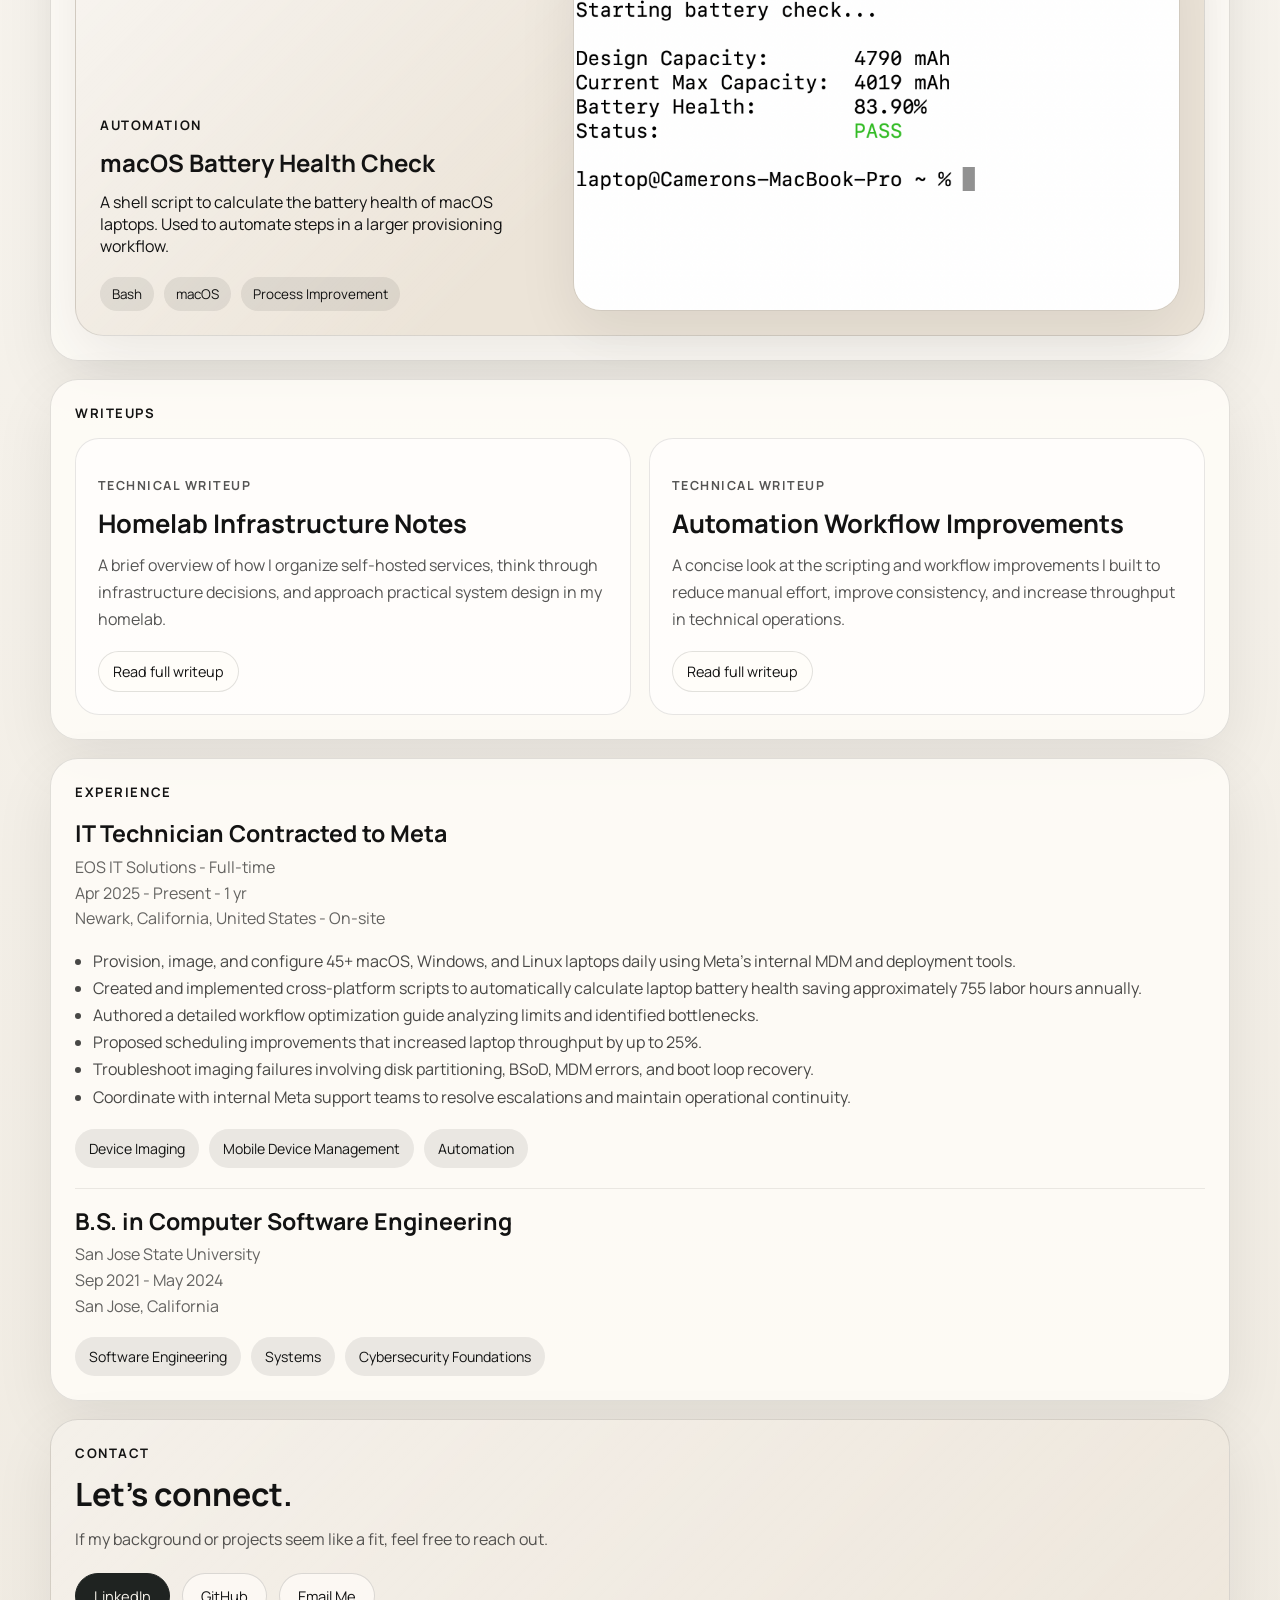
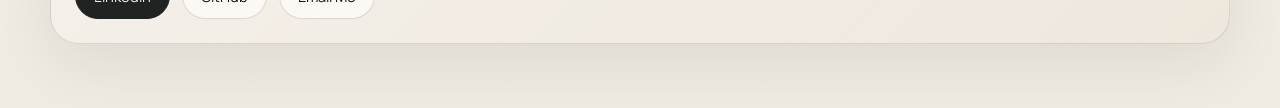
==== commit 77ca24ec: "Updated project section" ====
--- a/index.html
+++ b/index.html
@@ -4,7 +4,7 @@
   <meta charset="UTF-8">
   <meta name="viewport" content="width=device-width, initial-scale=1.0">
   <title>Cameron Harris</title>
-  <link rel="icon" type="image/svg+xml" href="favicon.svg">
+  <link rel="icon" type="image/svg+xml" href="images/favicon.svg">
   <link rel="preconnect" href="https://fonts.googleapis.com">
   <link rel="preconnect" href="https://fonts.gstatic.com" crossorigin>
   <link href="https://fonts.googleapis.com/css2?family=Cormorant+Garamond:wght@500;600&family=DM+Sans:wght@400;500;700&family=Manrope:wght@400;500;600;700&family=Space+Grotesk:wght@400;500;700&display=swap" rel="stylesheet">
@@ -52,7 +52,7 @@
         </p>
       </div>
       <div class="hero-headshot">
-        <img class="hero-headshot-image" src="2026-portrait.png" alt="Portrait of Cameron Harris">
+        <img class="hero-headshot-image" src="images/2026-portrait.png" alt="Portrait of Cameron Harris">
       </div>
     </section>
 
@@ -92,59 +92,38 @@
       <article class="projects-panel">
         <p class="section-label">Projects</p>
         <div class="gallery-projects">
-          <article class="project-showcase tile-amber">
+          <a class="project-showcase tile-amber project-card-link" href="https://github.com/Cameron831/mochiko-homelab" target="_blank" rel="noreferrer noopener" aria-label="View Self-Hosted Homelab on GitHub">
             <div class="project-media">
-              <div class="image-placeholder">
-                <span>Project Image</span>
-              </div>
+              <img class="project-image" src="images/proxmox.png" alt="Proxmox homelab dashboard screenshot">
             </div>
             <div class="tile-content">
-              <p class="section-label">Featured Project</p>
-              <h2>HireTrack</h2>
-              <p>A clean internship application tracker with reminders, status views, notes, and a clearer recruiting workflow.</p>
+              <p class="section-label">Infrastructure</p>
+              <h2>Self-Hosted Homelab</h2>
+              <p>A small Proxmox-based homelab focused on self-hosted services and practical networking experimentation.</p>
               <div class="project-meta">
-                <span>React</span>
-                <span>Firebase</span>
-                <span>UI Design</span>
-              </div>
-            </div>
-          </article>
-
-          <article class="project-showcase reversed tile-ivory">
+                <span>Proxmox</span>
+                <span>Linux</span>
+                <span>Networking</span>
+              </div>
+            </div>
+          </a>
+
+          <a class="project-showcase reversed tile-ivory project-card-link" href="https://github.com/Cameron831/Mac-battery-health" target="_blank" rel="noreferrer noopener" aria-label="View MacOS Battery Health Check on GitHub">
             <div class="project-media">
-              <div class="image-placeholder">
-                <span>Project Image</span>
-              </div>
+              <img class="project-image" src="images/mac-battery-check.png" alt="MacOS battery health check script screenshot">
             </div>
             <div class="tile-content">
-              <p class="section-label">Featured Project</p>
-              <h2>Syntax Sprint</h2>
-              <p>A lightweight coding practice app built for short daily sessions, visible progress, and a more motivating daily rhythm.</p>
+              <p class="section-label">Automation</p>
+              <h2>macOS Battery Health Check</h2>
+              <p>A shell script to calculate the battery health of macOS laptops. Used to automate steps in a larger provisioning workflow.</p>
               <div class="project-meta">
-                <span>Next.js</span>
-                <span>TypeScript</span>
-                <span>Analytics</span>
-              </div>
-            </div>
-          </article>
-
-          <article class="project-showcase tile-slate">
-            <div class="project-media">
-              <div class="image-placeholder dark">
-                <span>Project Image</span>
-              </div>
-            </div>
-            <div class="tile-content">
-              <p class="section-label">Featured Project</p>
-              <h2>Roommate Board</h2>
-              <p>Shared tasks, utilities, and event reminders brought together in a calm household dashboard with simple collaboration.</p>
-              <div class="project-meta light">
-                <span>Vue</span>
-                <span>Node</span>
-                <span>Realtime Sync</span>
-              </div>
-            </div>
-          </article>
+                <span>Bash</span>
+                <span>macOS</span>
+                <span>Process Improvement</span>
+              </div>
+            </div>
+          </a>
+
         </div>
       </article>
     </section>
@@ -230,9 +209,9 @@
           If my background or projects seem like a fit, feel free to reach out.
         </p>
         <div class="contact-actions">
-          <a class="contact-link primary" href="mailto:me@cameronharris.dev">Email Me</a>
-          <a class="contact-link" href="https://www.linkedin.com/in/cameron-harris-937b9617b/" target="_blank" rel="noreferrer noopener">LinkedIn</a>
+          <a class="contact-link primary" href="https://www.linkedin.com/in/cameron-harris-937b9617b/" target="_blank" rel="noreferrer noopener">LinkedIn</a>
           <a class="contact-link" href="https://github.com/Cameron831" target="_blank" rel="noreferrer noopener">GitHub</a>
+          <a class="contact-link" href="mailto:me@cameronharris.dev">Email Me</a>
         </div>
       </article>
     </section>
--- a/styles.css
+++ b/styles.css
@@ -870,6 +870,10 @@
   padding: 24px;
 }
 
+.project-card-link {
+  color: inherit;
+}
+
 .project-showcase.reversed {
   grid-template-columns: 0.85fr 1.15fr;
 }
@@ -884,11 +888,26 @@
 
 .project-media {
   display: flex;
+  align-items: stretch;
+}
+
+.project-image {
+  width: 100%;
+  height: 100%;
+  min-height: 280px;
+  aspect-ratio: 16 / 10;
+  display: block;
+  object-fit: cover;
+  object-position: center;
+  border-radius: 28px;
+  border: 1px solid var(--line);
+  box-shadow: var(--shadow);
 }
 
 .project-media .image-placeholder {
   width: 100%;
-  min-height: 100%;
+  min-height: 280px;
+  aspect-ratio: 16 / 10;
 }
 
 .tile-content {
@@ -1298,7 +1317,8 @@
   .contact-panel,
   .project-showcase,
   .image-placeholder,
-  .hero-headshot-image {
+  .hero-headshot-image,
+  .project-image {
     border-radius: 22px;
   }
 
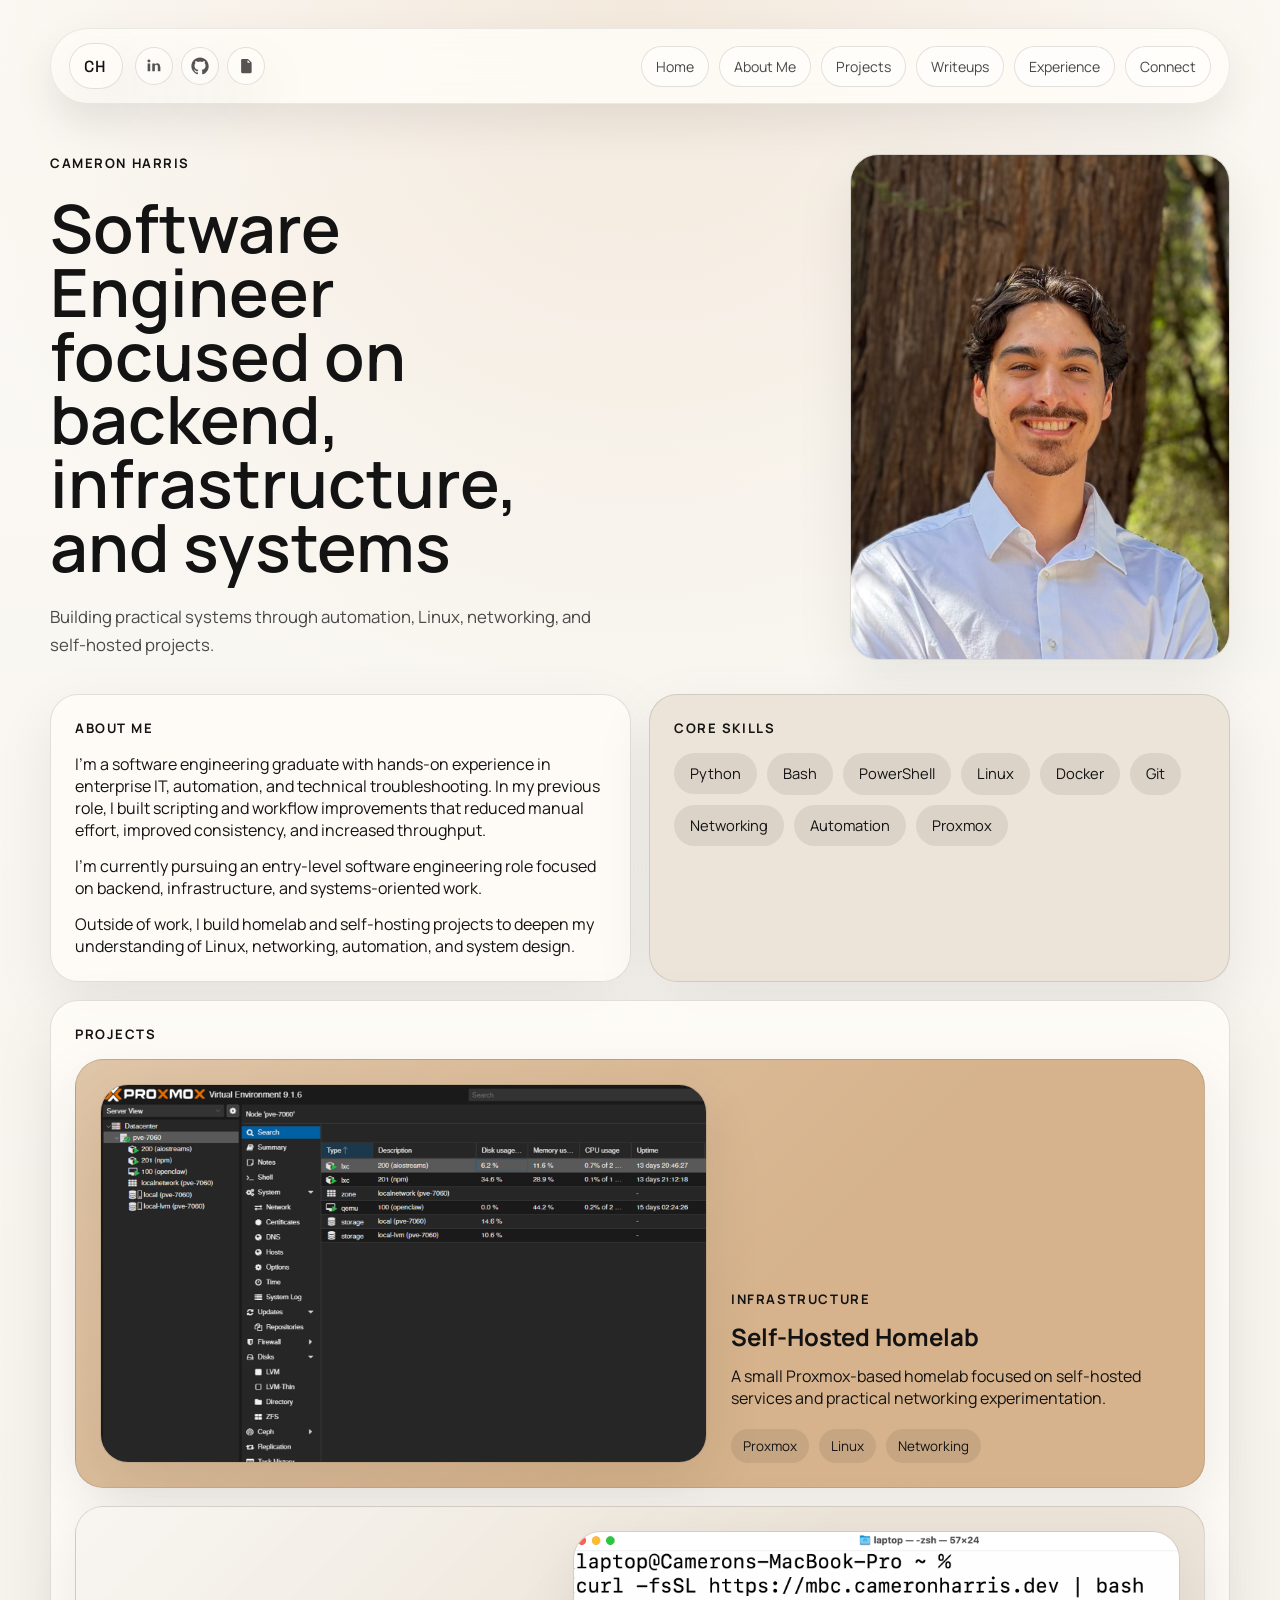
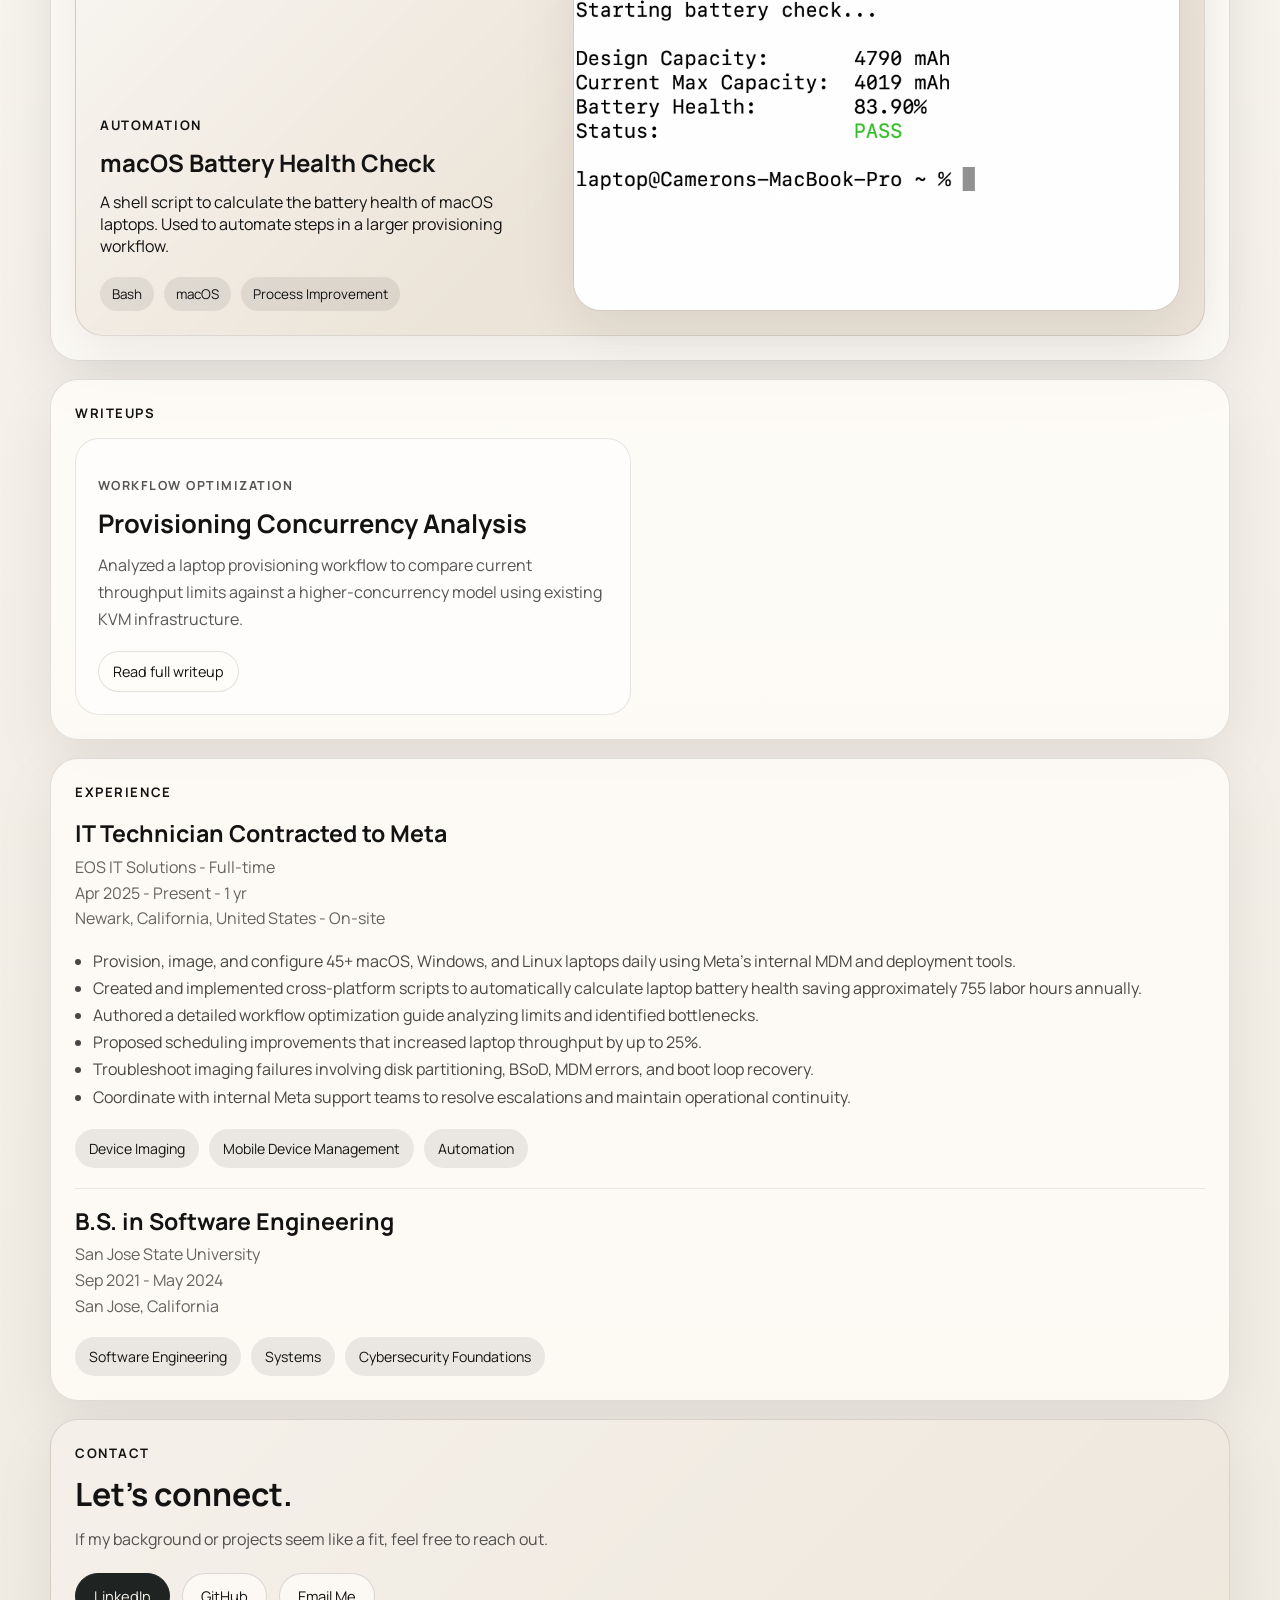
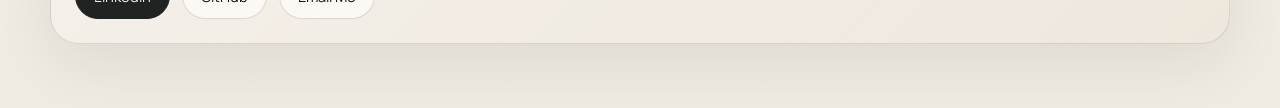
==== commit 315200c1: "added concurrency writeup and screenshots" ====
--- a/index.html
+++ b/index.html
@@ -133,21 +133,12 @@
         <p class="section-label">Writeups</p>
         <div class="writeups-grid">
           <article class="writeup-card">
-            <p class="writeup-label">Technical Writeup</p>
-            <h2>Homelab Infrastructure Notes</h2>
+            <p class="writeup-label">Workflow Optimization</p>
+            <h2>Provisioning Concurrency Analysis</h2>
             <p>
-              A brief overview of how I organize self-hosted services, think through infrastructure decisions, and approach practical system design in my homelab.
+              Analyzed a laptop provisioning workflow to compare current throughput limits against a higher-concurrency model using existing KVM infrastructure.
             </p>
-            <a class="writeup-link" href="writeups/homelab-infrastructure.html">Read full writeup</a>
-          </article>
-
-          <article class="writeup-card">
-            <p class="writeup-label">Technical Writeup</p>
-            <h2>Automation Workflow Improvements</h2>
-            <p>
-              A concise look at the scripting and workflow improvements I built to reduce manual effort, improve consistency, and increase throughput in technical operations.
-            </p>
-            <a class="writeup-link" href="writeups/automation-workflows.html">Read full writeup</a>
+            <a class="writeup-link" href="writeups/provisioning-concurrency-analysis.html">Read full writeup</a>
           </article>
         </div>
       </article>
@@ -185,7 +176,7 @@
           <article class="experience-item">
             <div class="experience-header">
               <div>
-                <h2>B.S. in Computer Software Engineering</h2>
+                <h2>B.S. in Software Engineering</h2>
                 <p class="experience-meta">San Jose State University</p>
                 <p class="experience-meta">Sep 2021 - May 2024</p>
                 <p class="experience-meta">San Jose, California</p>
--- a/styles.css
+++ b/styles.css
@@ -811,6 +811,95 @@
   border: 1px solid rgba(19, 19, 19, 0.12);
   background: rgba(255, 253, 248, 0.8);
   font-size: 0.9rem;
+}
+
+.writeup-page-hero {
+  padding: 32px 0 20px;
+}
+
+.writeup-page-hero .eyebrow {
+  margin-bottom: 14px;
+}
+
+.writeup-page-hero h1 {
+  font-size: clamp(2.5rem, 5vw, 4.4rem);
+  line-height: 0.98;
+  max-width: 12ch;
+  margin-bottom: 18px;
+}
+
+.writeup-page-layout {
+  display: grid;
+  grid-template-columns: 1.2fr 0.8fr;
+  gap: 18px;
+  align-items: start;
+}
+
+.writeup-page-panel {
+  padding: 24px;
+  border-radius: 28px;
+  border: 1px solid var(--line);
+  background: rgba(255, 253, 248, 0.82);
+  box-shadow: var(--shadow);
+  animation: rise 700ms ease both;
+}
+
+.writeup-page-panel-alt {
+  background: #ece4d8;
+}
+
+.writeup-outline {
+  margin-top: 16px;
+  padding-left: 18px;
+  line-height: 1.8;
+  color: rgba(19, 19, 19, 0.76);
+}
+
+.writeup-figure-grid {
+  display: grid;
+  grid-template-columns: repeat(2, minmax(0, 1fr));
+  gap: 16px;
+  margin: 8px 0 8px;
+  align-items: start;
+}
+
+.writeup-figure {
+  margin: 8px 0;
+  padding: 10px;
+  border-radius: 24px;
+  border: 1px solid var(--line);
+  background: rgba(255, 255, 255, 0.68);
+  box-shadow: var(--shadow);
+}
+
+.writeup-figure img {
+  display: block;
+  width: 100%;
+  border-radius: 16px;
+}
+
+.writeup-figure figcaption {
+  margin-top: 12px;
+  font-size: 0.92rem;
+  line-height: 1.6;
+  color: rgba(19, 19, 19, 0.72);
+}
+
+.writeup-figure-grid .writeup-figure {
+  display: flex;
+  flex-direction: column;
+  align-items: flex-start;
+  align-self: start;
+}
+
+.writeup-figure-grid .writeup-figure img {
+  aspect-ratio: 16 / 9;
+  object-fit: cover;
+  object-position: top center;
+}
+
+.writeup-figure-wide {
+  margin-top: 14px;
 }
 
 .contact-panel {
@@ -1250,6 +1339,8 @@
   .rams-grid,
   .gallery-intro-grid,
   .writeups-grid,
+  .writeup-page-layout,
+  .writeup-figure-grid,
   .project-showcase,
   .project-showcase.reversed {
     grid-template-columns: 1fr;
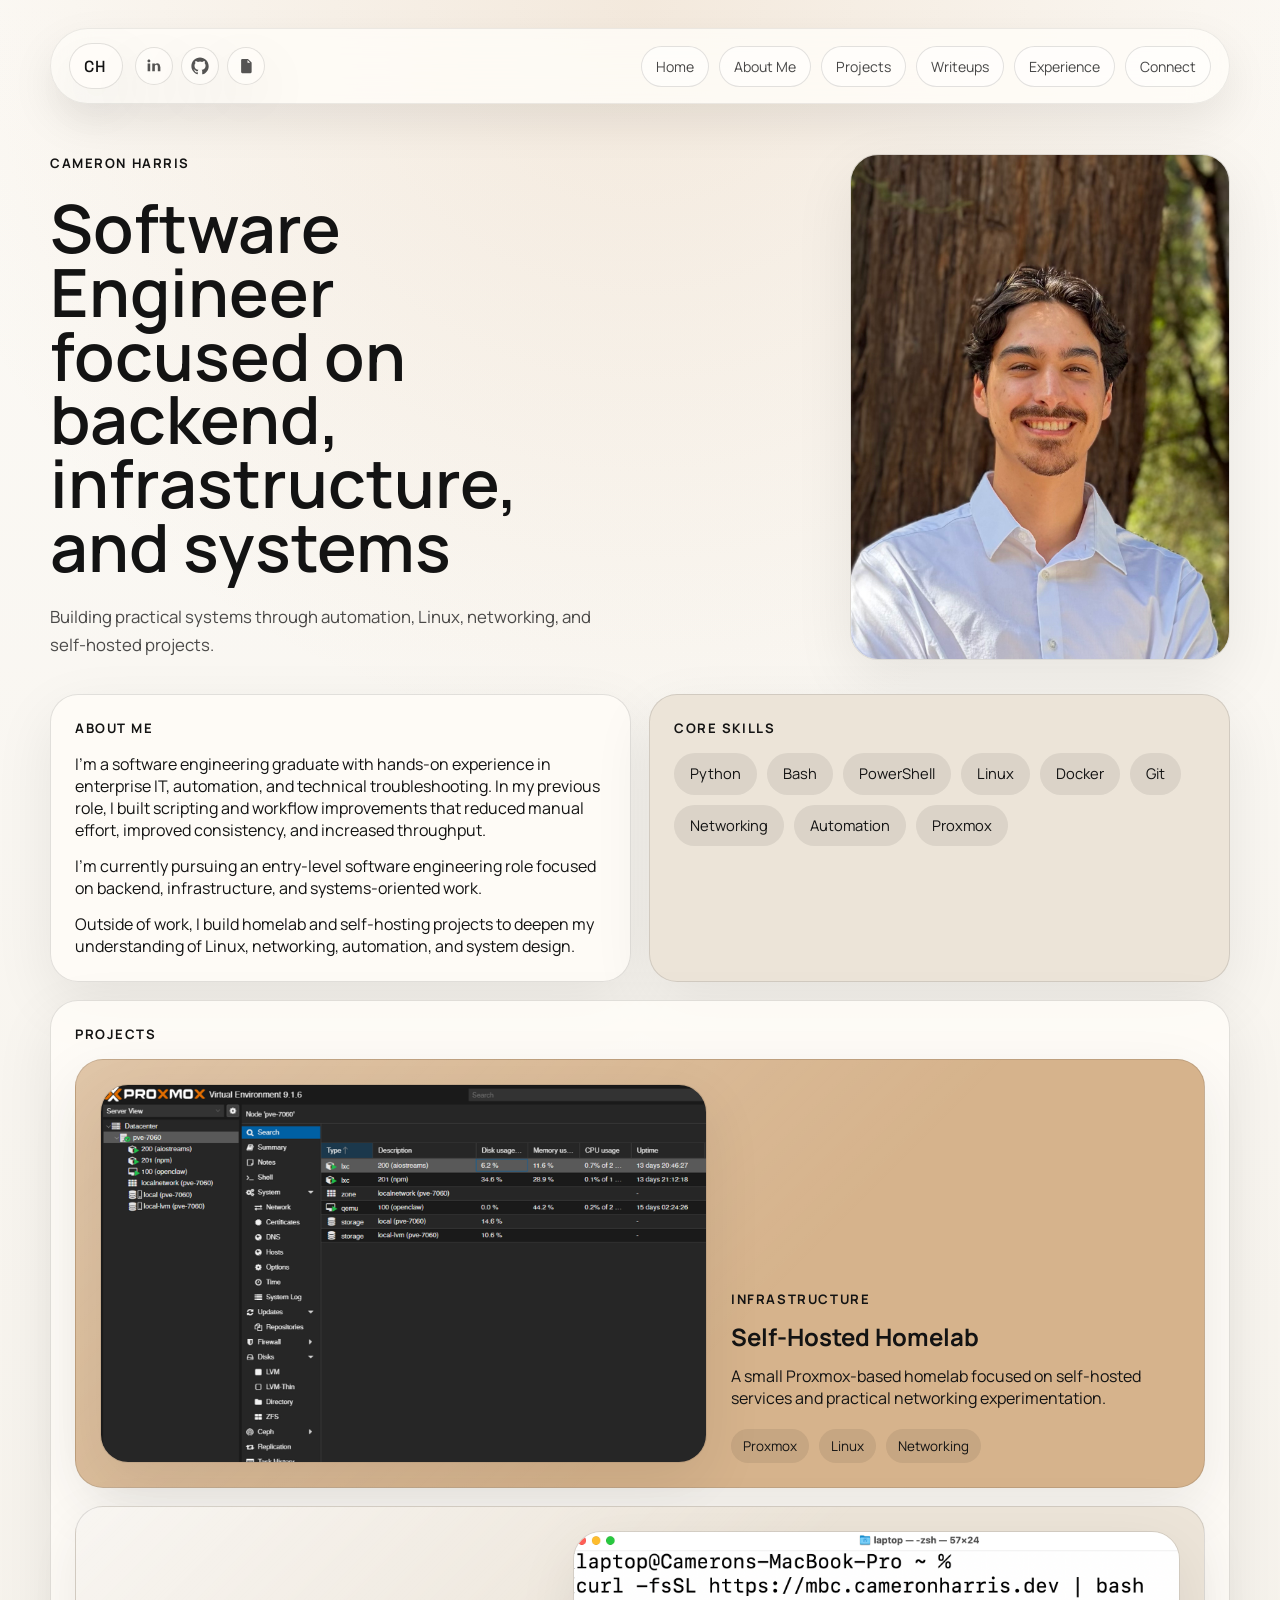
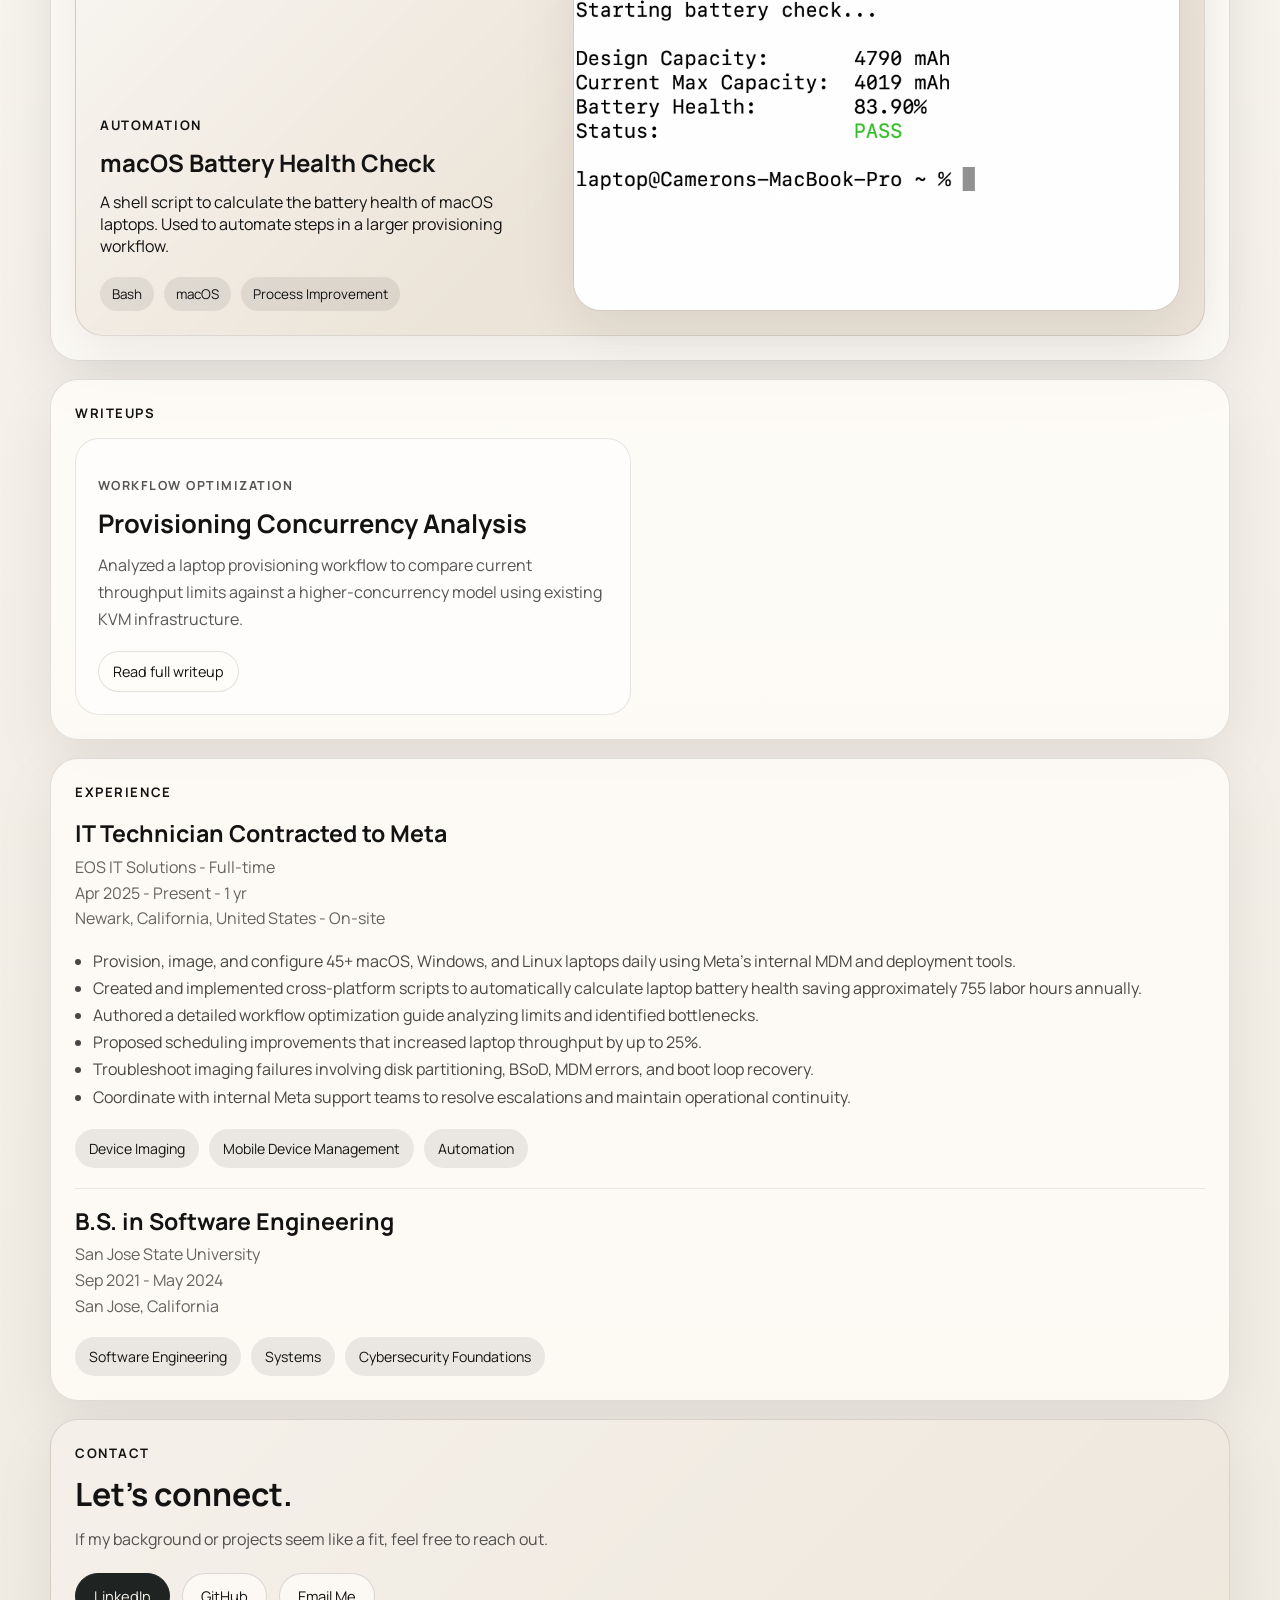
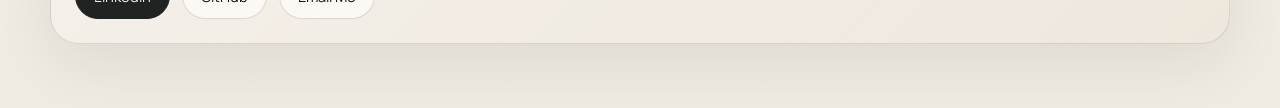
==== commit 65f42955: "resume opens in new tab now" ====
--- a/index.html
+++ b/index.html
@@ -26,7 +26,7 @@
               <path d="M12 .5C5.65.5.5 5.66.5 12.02c0 5.09 3.29 9.4 7.86 10.93.57.11.78-.25.78-.55 0-.27-.01-.99-.02-1.95-3.2.7-3.88-1.54-3.88-1.54-.52-1.33-1.28-1.68-1.28-1.68-1.05-.72.08-.71.08-.71 1.16.08 1.77 1.2 1.77 1.2 1.03 1.77 2.7 1.26 3.36.97.1-.75.4-1.26.73-1.55-2.55-.29-5.23-1.28-5.23-5.68 0-1.25.45-2.27 1.19-3.07-.12-.29-.52-1.46.11-3.04 0 0 .97-.31 3.19 1.17a11.1 11.1 0 0 1 5.8 0c2.21-1.48 3.18-1.17 3.18-1.17.64 1.58.24 2.75.12 3.04.74.8 1.18 1.82 1.18 3.07 0 4.41-2.68 5.38-5.24 5.67.41.36.78 1.08.78 2.18 0 1.58-.02 2.85-.02 3.24 0 .3.2.67.79.55 4.56-1.53 7.84-5.84 7.84-10.93C23.5 5.66 18.35.5 12 .5Z"/>
             </svg>
           </a>
-          <a class="brand-social icon-resume" href="resume.pdf" aria-label="Resume">
+          <a class="brand-social icon-resume" href="resume.pdf" target="_blank" rel="noopener noreferrer" aria-label="Resume">
             <svg viewBox="0 0 24 24" aria-hidden="true">
               <path d="M7 2.5h7.59L19.5 7.41V20a1.5 1.5 0 0 1-1.5 1.5H7A1.5 1.5 0 0 1 5.5 20V4A1.5 1.5 0 0 1 7 2.5Zm7 1.5v3.5h3.5L14 4Zm-5 8h6v1.5H9V12Zm0 3h6v1.5H9V15Zm0-6h3.5v1.5H9V9Z"/>
             </svg>
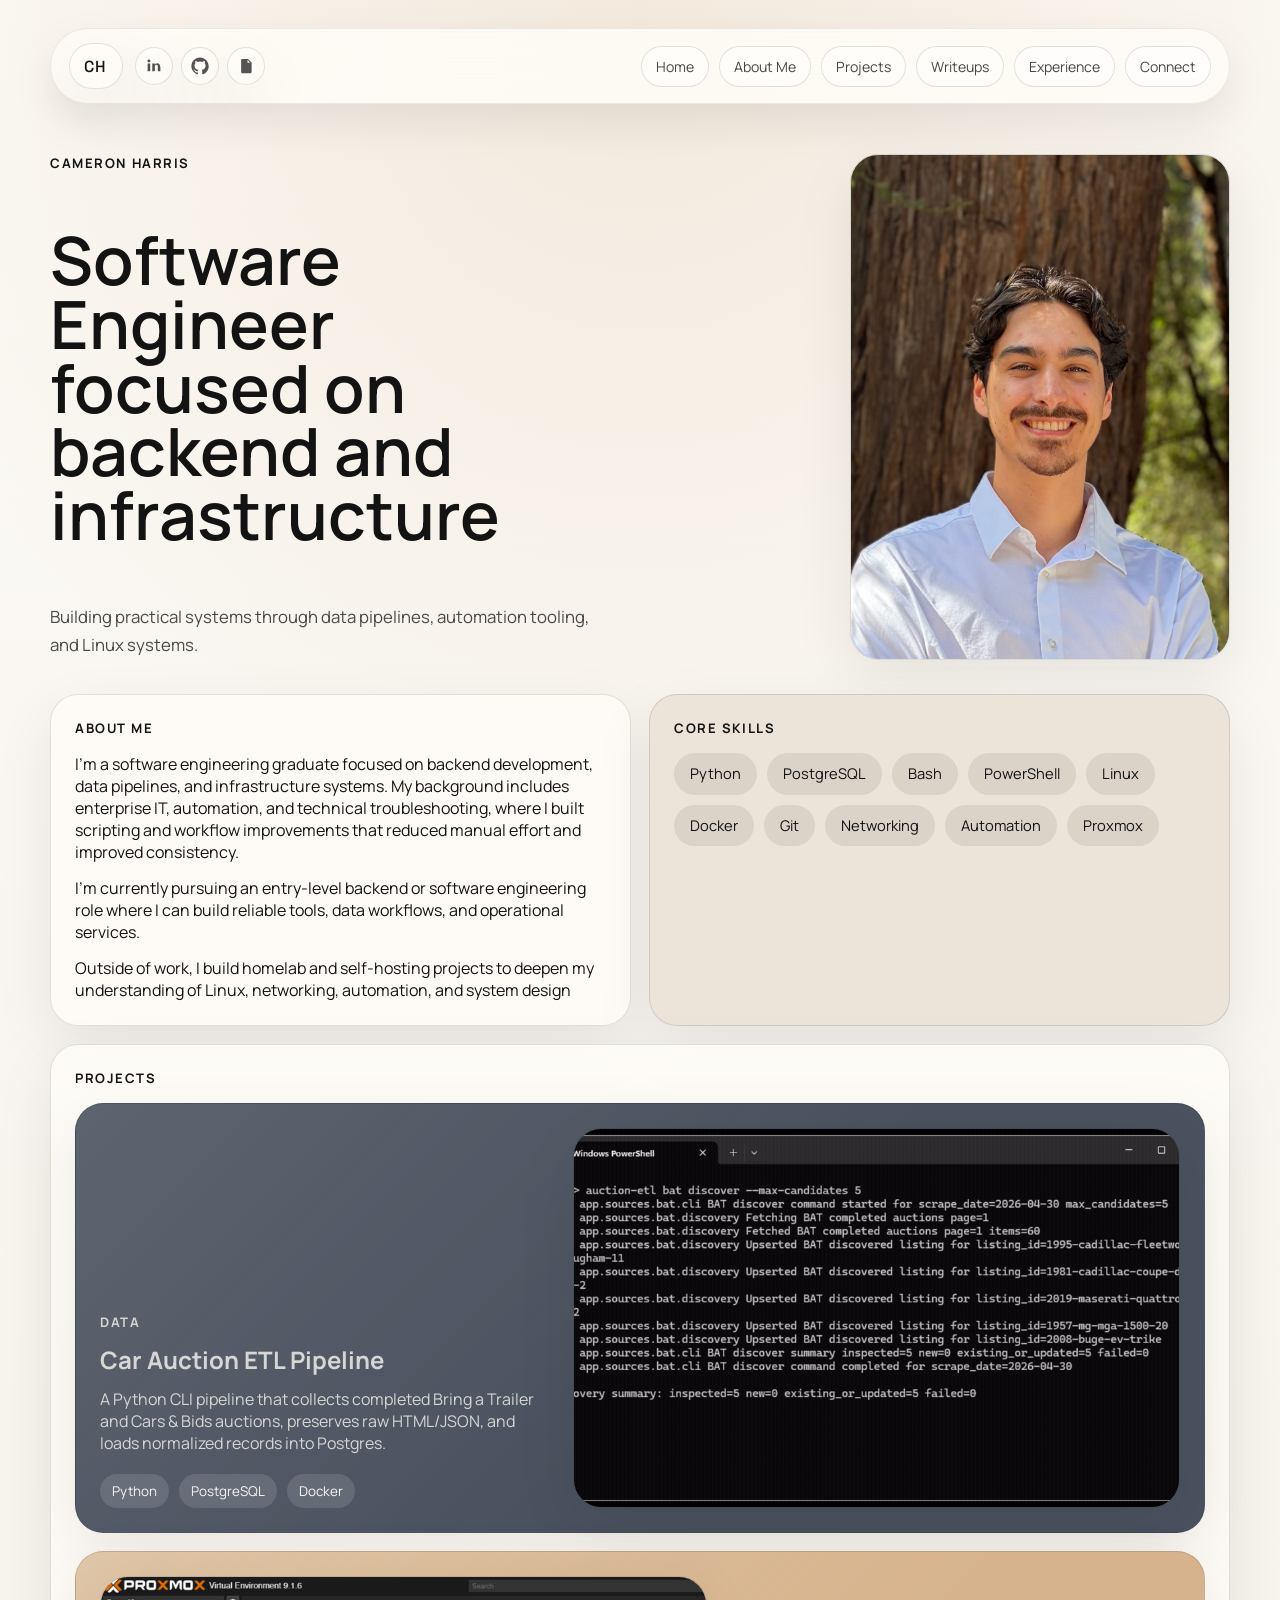
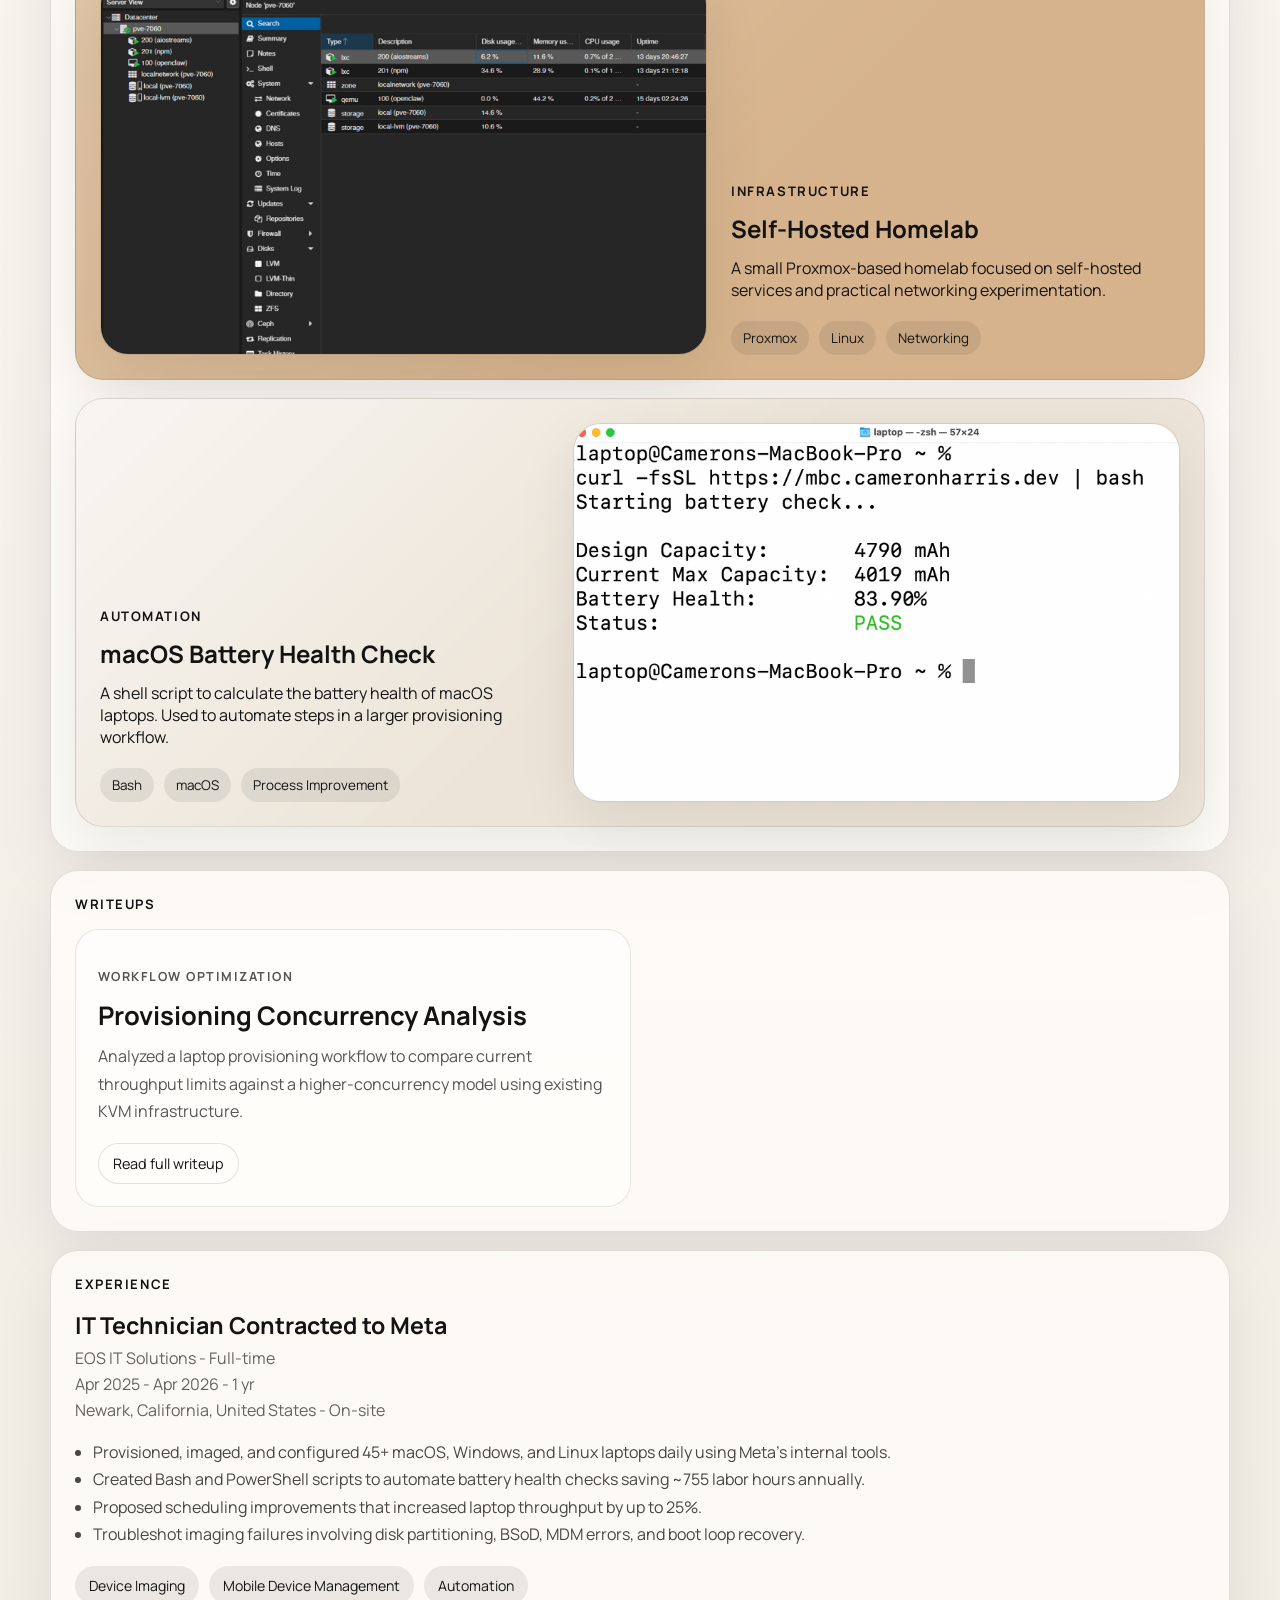
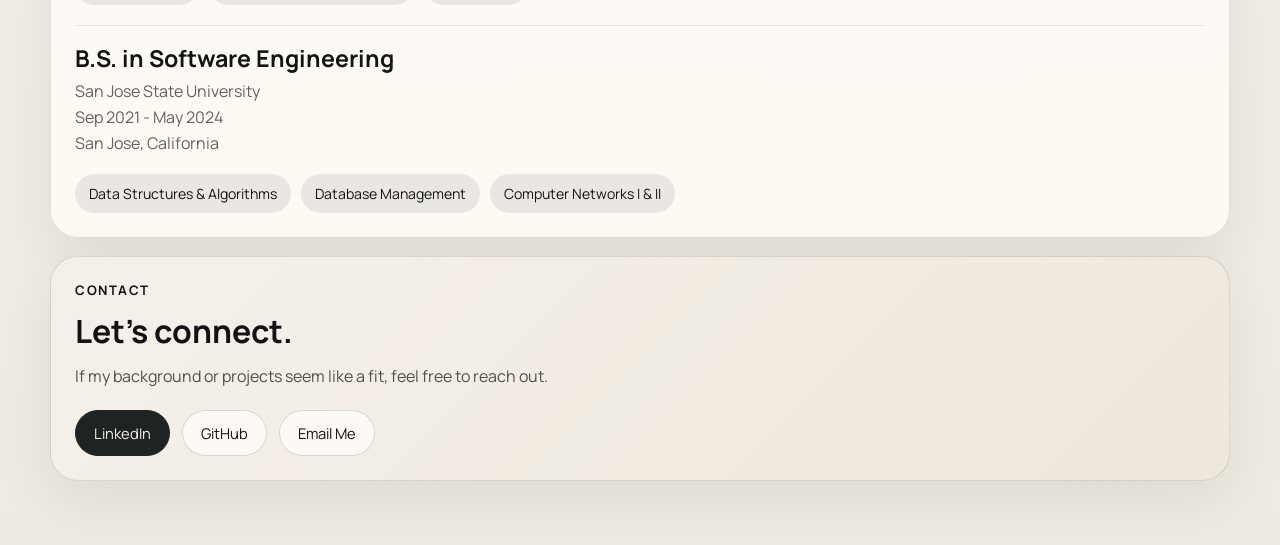
==== commit 3a570513: "Added ETL project and updated story alignment." ====
--- a/index.html
+++ b/index.html
@@ -14,7 +14,7 @@
   <main class="page-shell" id="top">
     <nav class="topbar topbar-sticky">
       <div class="brand-lockup">
-        <span class="brand brand-logo" aria-label="CH logo">CH</span>
+        <a class="brand brand-logo" href="#top" aria-label="Home">CH</a>
         <div class="brand-socials" aria-label="Social links">
           <a class="brand-social icon-linkedin" href="https://www.linkedin.com/in/cameron-harris-937b9617b/" target="_blank" rel="noreferrer noopener" aria-label="LinkedIn">
             <svg viewBox="0 0 24 24" aria-hidden="true">
@@ -46,9 +46,9 @@
     <section class="hero hero-gallery hero-gallery-deep">
       <div class="hero-gallery-copy">
         <p class="eyebrow">Cameron Harris</p>
-        <h1>Software Engineer focused on backend, infrastructure, and systems</h1>
+        <h1>Software Engineer focused on backend and infrastructure</h1>
         <p class="hero-note hero-gallery-text">
-          Building practical systems through automation, Linux, networking, and self-hosted projects.
+          Building practical systems through data pipelines, automation tooling, and Linux systems.
         </p>
       </div>
       <div class="hero-headshot">
@@ -61,13 +61,13 @@
         <p class="section-label">About Me</p>
         <div class="about-copy">
           <p>
-            I'm a software engineering graduate with hands-on experience in enterprise IT, automation, and technical troubleshooting. In my previous role, I built scripting and workflow improvements that reduced manual effort, improved consistency, and increased throughput.
+            I'm a software engineering graduate focused on backend development, data pipelines, and infrastructure systems. My background includes enterprise IT, automation, and technical troubleshooting, where I built scripting and workflow improvements that reduced manual effort and improved consistency.
           </p>
           <p>
-            I'm currently pursuing an entry-level software engineering role focused on backend, infrastructure, and systems-oriented work.
+            I'm currently pursuing an entry-level backend or software engineering role where I can build reliable tools, data workflows, and operational services.
           </p>
           <p>
-            Outside of work, I build homelab and self-hosting projects to deepen my understanding of Linux, networking, automation, and system design.
+            Outside of work, I build homelab and self-hosting projects to deepen my understanding of Linux, networking, automation, and system design
           </p>
         </div>
       </article>
@@ -76,6 +76,7 @@
         <p class="section-label">Core Skills</p>
         <div class="skills-cloud">
           <span>Python</span>
+          <span>PostgreSQL</span>
           <span>Bash</span>
           <span>PowerShell</span>
           <span>Linux</span>
@@ -92,6 +93,22 @@
       <article class="projects-panel">
         <p class="section-label">Projects</p>
         <div class="gallery-projects">
+          <a class="project-showcase reversed tile-slate project-card-link" href="https://github.com/Cameron831/car-auction-etl" target="_blank" rel="noreferrer noopener" aria-label="View Car Auction ETL Pipeline on GitHub">
+            <div class="project-media">
+              <img class="project-image" src="images/etl-demo.gif" alt="Car Auction ETL pipeline demo">
+            </div>
+            <div class="tile-content">
+              <p class="section-label">Data</p>
+              <h2>Car Auction ETL Pipeline</h2>
+              <p>A Python CLI pipeline that collects completed Bring a Trailer and Cars &amp; Bids auctions, preserves raw HTML/JSON, and loads normalized records into Postgres.</p>
+              <div class="project-meta light">
+                <span>Python</span>
+                <span>PostgreSQL</span>
+                <span>Docker</span>
+              </div>
+            </div>
+          </a>
+
           <a class="project-showcase tile-amber project-card-link" href="https://github.com/Cameron831/mochiko-homelab" target="_blank" rel="noreferrer noopener" aria-label="View Self-Hosted Homelab on GitHub">
             <div class="project-media">
               <img class="project-image" src="images/proxmox.png" alt="Proxmox homelab dashboard screenshot">
@@ -154,17 +171,15 @@
               <div>
                 <h2>IT Technician Contracted to Meta</h2>
                 <p class="experience-meta">EOS IT Solutions - Full-time</p>
-                <p class="experience-meta">Apr 2025 - Present - 1 yr</p>
+                <p class="experience-meta">Apr 2025 - Apr 2026 - 1 yr</p>
                 <p class="experience-meta">Newark, California, United States - On-site</p>
               </div>
             </div>
             <ul class="experience-bullets">
-              <li>Provision, image, and configure 45+ macOS, Windows, and Linux laptops daily using Meta's internal MDM and deployment tools.</li>
-              <li>Created and implemented cross-platform scripts to automatically calculate laptop battery health saving approximately 755 labor hours annually.</li>
-              <li>Authored a detailed workflow optimization guide analyzing limits and identified bottlenecks.</li>
+              <li>Provisioned, imaged, and configured 45+ macOS, Windows, and Linux laptops daily using Meta's internal tools.</li>
+              <li>Created Bash and PowerShell scripts to automate battery health checks saving ~755 labor hours annually.</li>
               <li>Proposed scheduling improvements that increased laptop throughput by up to 25%.</li>
-              <li>Troubleshoot imaging failures involving disk partitioning, BSoD, MDM errors, and boot loop recovery.</li>
-              <li>Coordinate with internal Meta support teams to resolve escalations and maintain operational continuity.</li>
+              <li>Troubleshot imaging failures involving disk partitioning, BSoD, MDM errors, and boot loop recovery.</li>
             </ul>
             <div class="experience-tags">
               <span>Device Imaging</span>
@@ -183,9 +198,9 @@
               </div>
             </div>
             <div class="experience-tags">
-              <span>Software Engineering</span>
-              <span>Systems</span>
-              <span>Cybersecurity Foundations</span>
+              <span>Data Structures &amp; Algorithms</span>
+              <span>Database Management</span>
+              <span>Computer Networks I &amp; II</span>
             </div>
           </article>
         </div>
--- a/styles.css
+++ b/styles.css
@@ -256,6 +256,23 @@
   color: rgba(19, 19, 19, 0.78);
 }
 
+.topbar-mobile-back {
+  display: none;
+  align-items: center;
+  justify-content: center;
+  width: fit-content;
+  margin-top: 10px;
+  margin-bottom: 0;
+  padding: 9px 12px;
+  border-radius: 999px;
+  border: 1px solid rgba(19, 19, 19, 0.12);
+  background: rgba(255, 255, 255, 0.55);
+  font-size: 0.82rem;
+  line-height: 1;
+  color: rgba(19, 19, 19, 0.78);
+  white-space: nowrap;
+}
+
 .hero {
   display: flex;
   justify-content: space-between;
@@ -814,10 +831,11 @@
 }
 
 .writeup-page-hero {
-  padding: 32px 0 20px;
+  padding: 10px 0 20px;
 }
 
 .writeup-page-hero .eyebrow {
+  margin-top: 0;
   margin-bottom: 14px;
 }
 
@@ -1325,7 +1343,7 @@
   }
 }
 
-@media (max-width: 980px) {
+@media (max-width: 1000px) {
   .hero,
   .hero-soft,
   .split-shell,
@@ -1373,6 +1391,48 @@
   .project-showcase.reversed .tile-content {
     order: initial;
   }
+
+  .topbar {
+    flex-direction: row;
+    align-items: center;
+    justify-content: space-between;
+  }
+
+  .topbar-sticky {
+    margin-bottom: 12px;
+  }
+
+  .topbar-actions {
+    display: none;
+  }
+
+  .brand-lockup {
+    min-width: 0;
+    width: 100%;
+    justify-content: space-between;
+  }
+
+  .brand-socials {
+    gap: 6px;
+    margin-left: auto;
+  }
+
+  .brand-logo,
+  .brand-social {
+    box-shadow: none;
+  }
+
+  .topbar-mobile-back {
+    display: inline-flex;
+  }
+
+  .writeup-page-panel {
+    order: 2;
+  }
+
+  .writeup-page-panel-alt {
+    order: 1;
+  }
 }
 
 @media (max-width: 640px) {
@@ -1381,12 +1441,6 @@
     width: min(100% - 24px, 1180px);
     padding-top: 18px;
   }
-
-  .topbar {
-    flex-direction: column;
-    align-items: flex-start;
-  }
-
   .topbar-sticky {
     border-radius: 28px;
   }
@@ -1423,12 +1477,4 @@
     font-size: clamp(2.3rem, 12vw, 4rem);
   }
 
-  .topbar-actions {
-    width: 100%;
-  }
-
-  .topbar-button {
-    flex: 1 1 160px;
-  }
-
-}
+}
